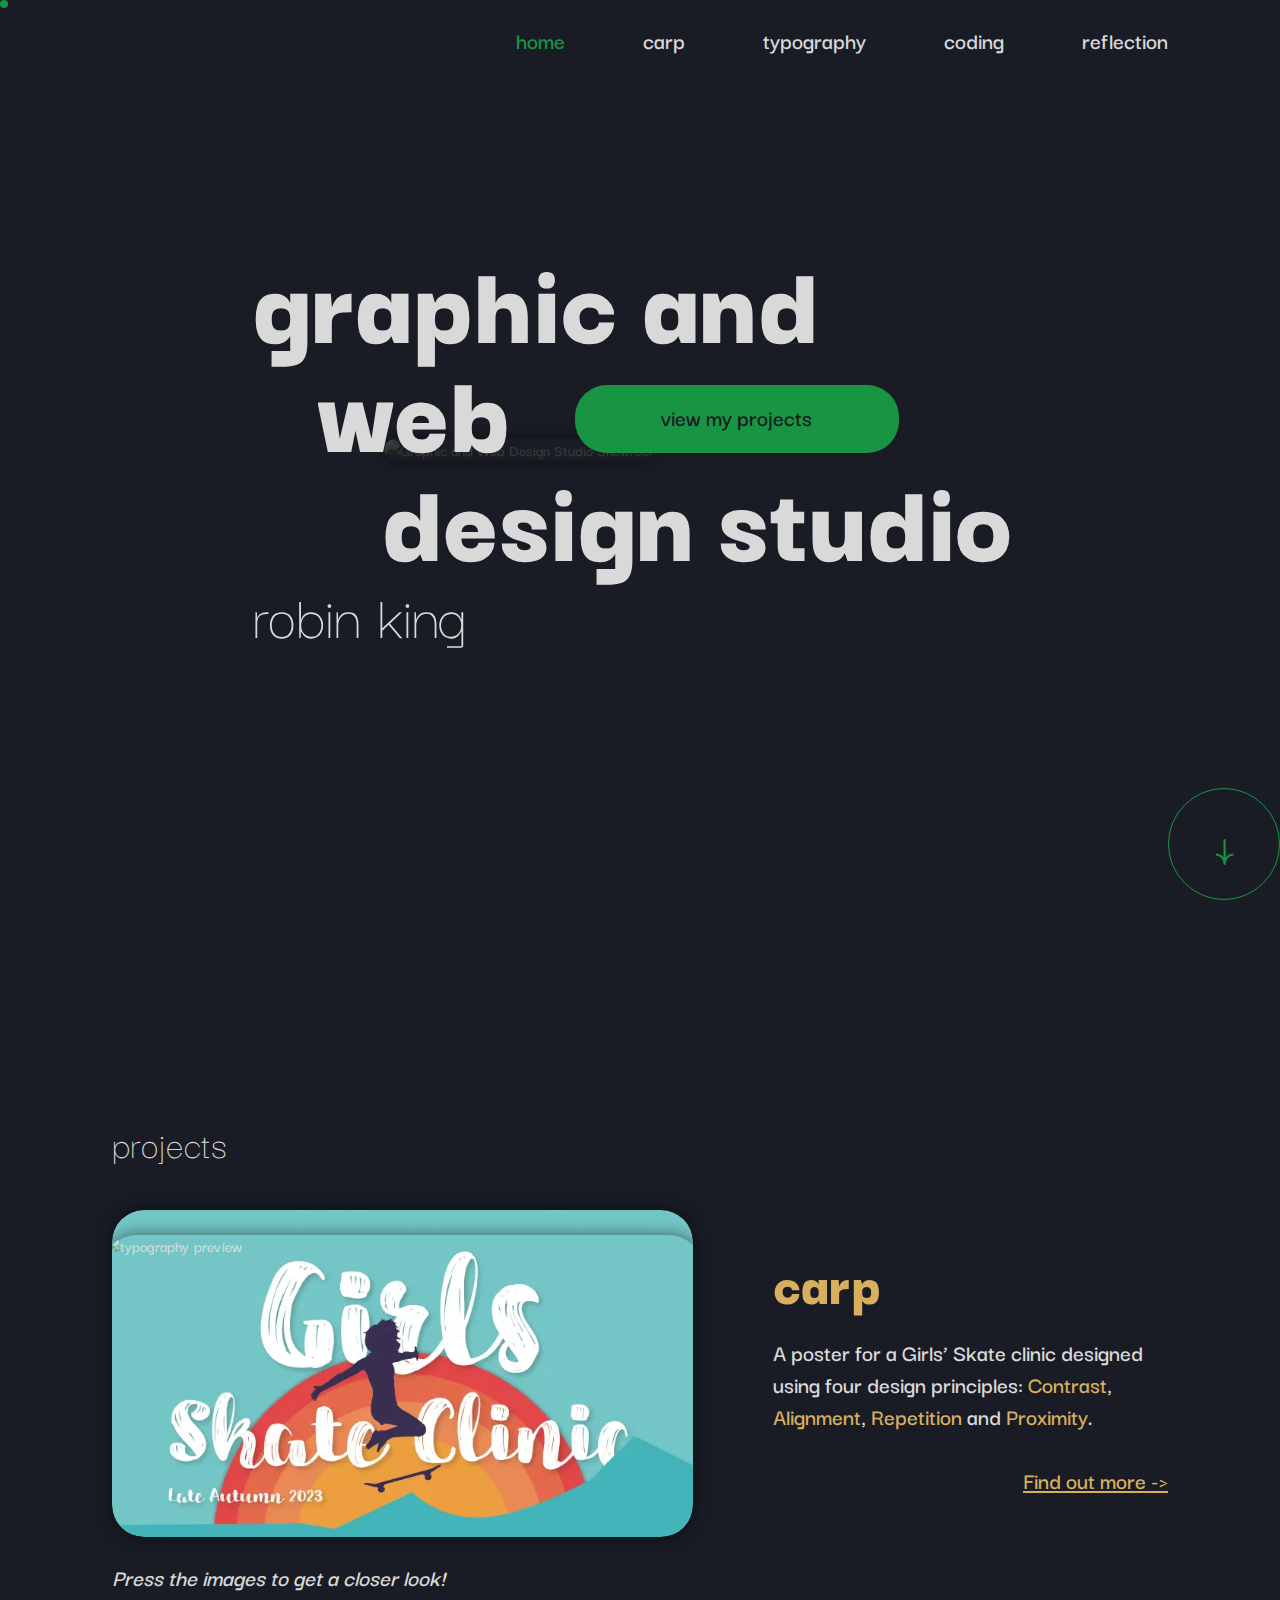
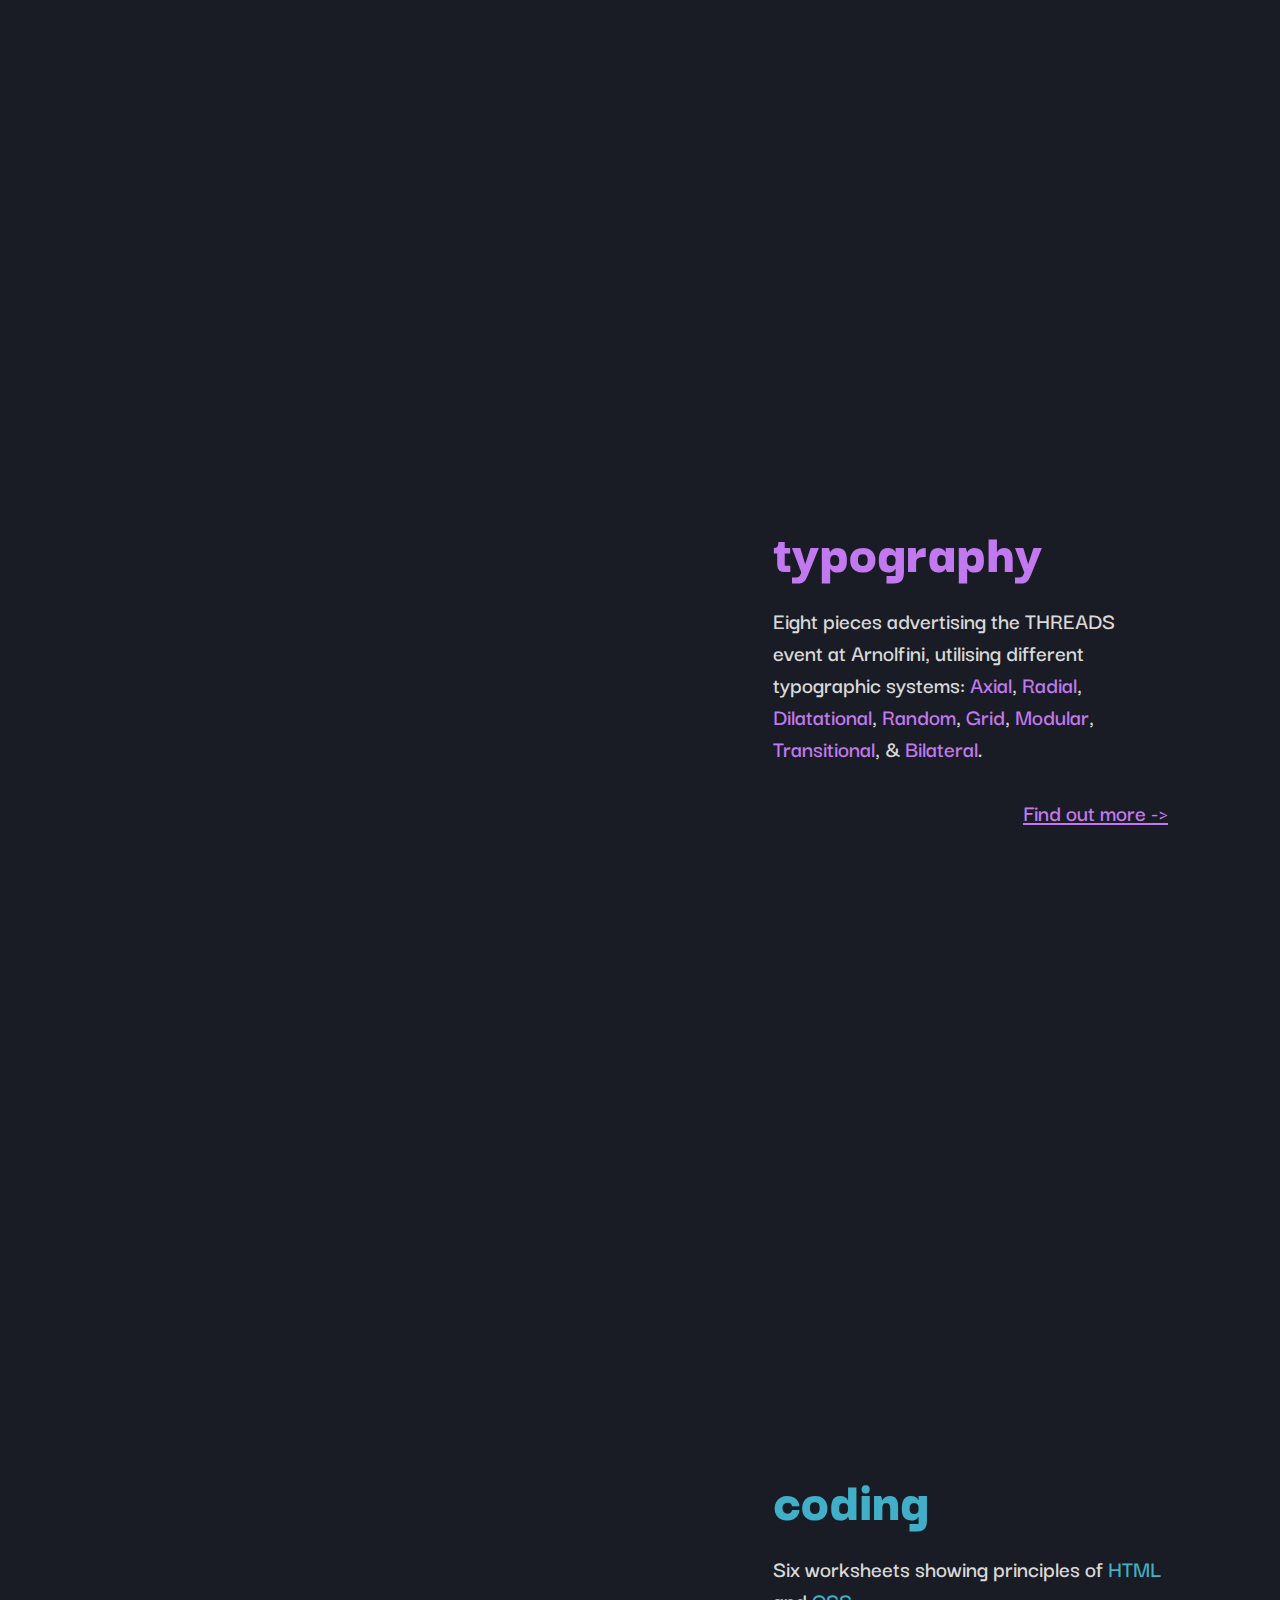
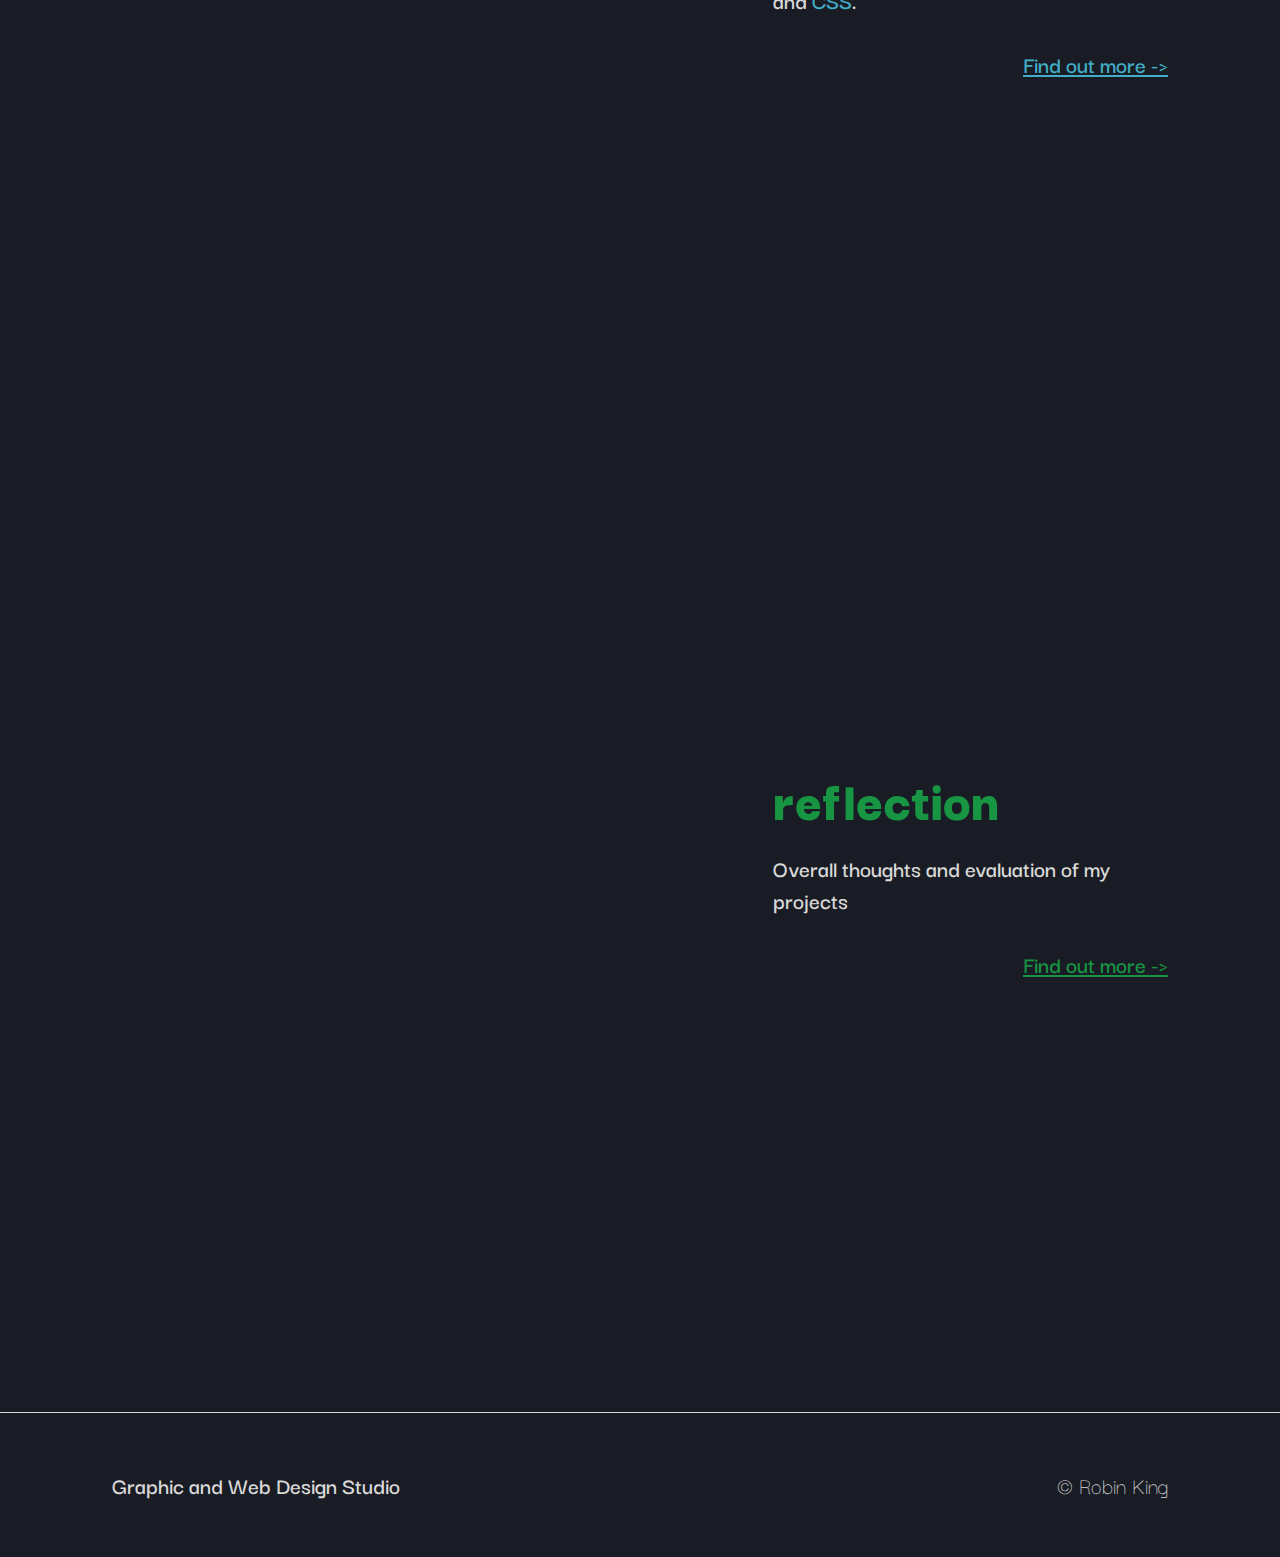
==== index.html @ a0a39e8c "refactor(carp.html-&&-styles.css): refine style of carp" ====
<!DOCTYPE html>
<html lang="en">

<head>
    <meta charset="UTF-8">
    <meta name="viewport" content="width=device-width, initial-scale=1.0">
    <title>Graphic and Web Design Studio</title>

    <link rel="stylesheet" href="styles.css">

    <script defer src="scripts/nav.js"></script>
    <script defer src="https://cdnjs.cloudflare.com/ajax/libs/gsap/3.12.3/gsap.min.js"></script>
    <script defer src="https://cdnjs.cloudflare.com/ajax/libs/gsap/3.12.3/ScrollTrigger.min.js"></script>
    <script defer src="scripts/gallery.js"></script>
    <script defer src="scripts/mouseTrailer.js"></script>
    <script defer src="scripts/lightbox.js"></script>
</head>

<body>
    <dialog class="modal" open="false"></dialog>
    <div id="trailer">view</div>
    <button class="burger" aria-label="open main menu" aria-expanded="false">
        <span class="burger-line"></span>
        <span class="burger-line"></span>
        <span class="burger-line"></span>
    </button>
    <nav>
        <ul>
            <li><a href="#" aria-current="page">home</a></li>
            <li><a href="carp.html">carp</a></li>
            <li><a href="typography.html">typo&shy;graphy</a></li>
            <li><a href="coding.html">coding</a></li>
            <li><a href="reflection.html">reflec&shy;tion</a></li>
        </ul>
    </nav>
    <header id="hero">
        <div class="grid">
            <h1>graphic and web design studio</h1>

            <!-- These are placed in the grid on the desktop site -->
            <!-- aria-label allows screen reader to read whole text if user interacts -->
            <p aria-label="graphic and web design studio">graphic and</p>
            <p aria-label="graphic and web design studio">web</p>
            <p aria-label="graphic and web design studio">design studio</p>


            <p>robin king</p>
            <a href="#projects" class="btn">view my projects</a>
        </div>
        <picture>
            <source srcset="https://placekitten.com/900/900">
            <img src="https://placekitten.com/600/600" alt="Graphic and Web Design Studio Showreel">
        </picture>
        <a href="#projects" class="btn" title="scroll down">&darr;</a>
    </header>
    <main>
        <section id="projects">
            <div class="gallery">
                <div class="gallery-pictures">
                    <h2 class="gallery-heading">projects</h2>
                    <div class="pictures">
                        <h3 class="mobile carp accent">carp</h3>
                        <picture role="button" tabindex="0">
                            <source srcset="assets/img/carp/final.webp">
                            <img aria-label="carp preview"
                                src="assets/img/carp/final.png" alt="carp preview">
                        </picture>
                        <div class="gallery-data mobile">
                            <p>A poster for a Girls’ Skate clinic designed using four design principles: <span
                                    class="carp accent">Contrast</span>,
                                <span class="carp accent">Alignment</span>, <span class="carp accent">Repetition</span> and <span
                                    class="carp accent">Proximity</span>.
                            </p>
                            <p><a href="carp.html" class="carp accent">Find out more -></a></p>
                        </div>
                        <h3 class="mobile typography accent">typography</h3>
                        <picture role="button" tabindex="0">
                            <source srcset="https://placedog.net//900/900">
                            <img class="scrub" aria-label="typography preview"
                                src="https://placedog.net//600/600" alt="typography preview">
                        </picture>
                        <div class="gallery-data mobile">
                            <p>Eight pieces advertising the THREADS event at Arnolfini, utilising different typographic
                                systems: <span class="typography accent">Axial</span>, <span class="typography accent">Radial</span>, <span class="typography accent">Dilatational</span>, <span class="typography accent">Random</span>, <span class="typography accent">Grid</span>, <span class="typography accent">Modular</span>, <span class="typography accent">Transitional</span>, & <span class="typography accent">Bilateral</span>.
                            </p>
                            <p><a href="typography.html" class="typography accent">Find out more -></a></p>
                        </div>
                        <h3 class="mobile coding">coding</h3>
                        <picture role="button" tabindex="0">
                            <source srcset="https://picsum.photos/900/900">
                            <img class="scrub" aria-label="coding preview"
                                src="https://picsum.photos/600/600" alt="coding preview">
                        </picture>
                        <div class="gallery-data mobile">
                            <p>Six worksheets showing principles of <span class="coding accent">HTML</span> and <span class="coding accent">CSS</span>.</p>
                            <p><a href="coding.html" class="coding accent">Find out more -></a></p>
                        </div>
                        <h3 class="mobile accent">reflection</h3>
                        <picture role="button" tabindex="0">
                            <source srcset="https://placebear.com/900/900">
                            <img class="scrub" aria-label="reflection preview"
                                src="https://placebear.com/600/600" alt="reflection preview">
                        </picture>
                        <div class="gallery-data mobile">
                            <p>Overall thoughts and evaluation of my projects</p>
                            <p><a href="reflection.html" class="accent">Find out more -></a></p>
                        </div>
                    </div>
                    <p><em>Press the images to get a closer look!</em></p>
                </div>
                <div class="gallery-description">
                    <div class="gallery-data">
                        <h3 class="carp accent">carp</h3>
                        <p>A poster for a Girls’ Skate clinic designed using four design principles: <span
                                class="carp accent">Contrast</span>,
                            <span class="carp accent">Alignment</span>, <span class="carp accent">Repetition</span> and <span
                                class="carp accent">Proximity</span>.
                        </p>
                        <p><a href="carp.html" class="carp accent">Find out more -></a></p>
                    </div>
                    <div class="gallery-data">
                        <h3 class="typography accent">typography</h3>
                        <p>Eight pieces advertising the THREADS event at Arnolfini, utilising different typographic
                            systems: <span class="typography accent">Axial</span>, <span class="typography accent">Radial</span>, <span class="typography accent">Dilatational</span>, <span class="typography accent">Random</span>, <span class="typography accent">Grid</span>, <span class="typography accent">Modular</span>, <span class="typography accent">Transitional</span>, & <span class="typography accent">Bilateral</span>.</p>
                        <p><a href="typography.html" class="typography accent">Find out more -></a></p>
                    </div>
                    <div class="gallery-data">
                        <h3 class="coding accent">coding</h3>
                        <p>Six worksheets showing principles of <span class="coding accent">HTML</span> and <span class="coding accent">CSS</span>.</p>
                        <p><a href="coding.html" class="coding accent">Find out more -></a></p>
                    </div>
                    <div class="gallery-data">
                        <h3 class="accent">reflection</h3>
                        <p>Overall thoughts and evaluation of my projects</p>
                        <p><a href="reflection.html" class="accent">Find out more -></a></p>
                    </div>
                </div>
            </div>
        </section>
    </main>
    <footer>
        <p>Graphic and Web Design Studio</p>
        <p>&copy; Robin King</p>
    </footer>
</body>

</html>
---- styles.css ----
/* Darker Grotesque font import */
@import url("https://fonts.googleapis.com/css2?family=Darker+Grotesque:wght@300;600;900&display=swap");

/* Declare colour variables */
:root {
  --base: #191c24;
  --accent: #189543;
  --carp: #d8af5e;
  --typography: #c279ef;
  --coding: #41afc7;
  --text: #d9d9d9;
}

* {
  box-sizing: border-box;
}

html {
  scroll-behavior: smooth;
}

body {
  padding: 0;
  margin: 0;

  background-color: var(--base);

  font-family: "Darker Grotesque", Verdana, Arial, sans-serif;
  font-weight: 600;
  color: var(--text);

  /* prevent overflow from the mouse trailer */
  overflow-x: hidden !important;
}

body#carp,
.carp {
  --accent: var(--carp);
}

body#typography,
.typography {
  --accent: var(--typography);
}

body#coding,
.coding {
  --accent: var(--coding);
}

.accent {
  color: var(--accent);
}

h1 {
  margin-block: 0;

  color: var(--accent);
  font-size: clamp(6rem, calc(6rem + ((1vw - 0.32rem) * 3.4483)), 8rem);
  line-height: 1;
}

#typography h1,
#reflection h1 {
  font-size: clamp(3rem, calc(3rem + ((1vw - 0.32rem) * 8.6207)), 8rem);
}

h2 {
  margin-bottom: 0;

  font-size: 2.5rem;
  font-weight: 300;
}

p {
  font-size: 1.5rem;
}

img {
  border-radius: 2rem;

  box-shadow: 0 0 1rem rgba(0, 0, 0, 0.5);

  width: 100%;

  object-fit: cover;
  object-position: 0 0;
}

.thumbnail {
  position: relative;
}

/* style the mouse trailer */
#trailer {
  position: absolute;

  display: flex;
  justify-content: center;
  align-items: center;

  pointer-events: none;

  width: 0.5rem;
  height: 0.5rem;

  border-radius: 0.25rem;

  background-color: var(--accent);
  color: var(--base);

  font-size: 0;
  line-height: 0;

  z-index: 101;

  transition: all 0.75s, transform 0.15s, font-size 0.25s;
}

#trailer.expanded {
  width: 5rem;
  height: 5rem;

  font-size: 1.25rem;

  border-radius: 2.5rem;
}

a {
  color: var(--text);
  transition: all 0.5s;
}

a:hover {
  filter: drop-shadow(0 0 0.5rem var(--accent));
}

/* pad common areas of website */
section,
nav,
body > header,
footer {
  padding-inline: 7rem;
  width: 100%;
}

header {
  padding-top: 7rem;
}

section {
  padding-top: 1rem;
}

/* basic button styling */
button,
a.btn {
  display: flex;
  justify-content: center;
  align-items: center;

  border: 0;

  background-color: var(--accent);
  color: var(--base);
  text-decoration: none;

  transition: all 0.5s;
}

*[role="button"],
button,
a.btn {
  cursor: pointer;
}

button:hover,
a.btn:hover {
  filter: brightness(200%);
}

/* lightbox image modal styling */
.modal {
  position: fixed;

  top: 0;

  width: 100vw;
  height: 100vh;

  z-index: 100;

  display: none;
  justify-content: center;
  align-items: center;

  background-color: rgba(0, 0, 0, 0.75);

  backdrop-filter: blur(0.5rem);
  -webkit-backdrop-filter: blur(0.5rem);
}

.modal[open="true"] {
  display: flex;
  flex-direction: column;
}

.modal img {
  height: 80vh;
  width: auto;
}

.modal p {
  margin-block: 0.5rem;

  color: var(--accent);
}

/* desktop navbar */
.burger {
  display: none;
}

nav {
  position: fixed;
  top: 0;
  z-index: 3;

  display: flex;
  justify-content: end;

  background-color: var(--base);

  font-size: 1.5rem;
}

nav > ul {
  display: flex;

  list-style-type: none;
}

nav li {
  margin-left: 3.25em;
}

nav li a {
  text-decoration: none;
}

nav li a:visited {
  color: var(--text);
}

nav li a[aria-current="page"] {
  color: var(--accent);
}

nav li a[aria-current="page"]:hover {
  filter: none;
}

/* footer styling */
footer {
  border-top: 1px var(--text) solid;

  display: flex;
  justify-content: space-between;
  align-items: center;

  margin-top: 7rem;
  padding-block: 2rem;

  height: auto;
}

footer p:last-of-type {
  font-weight: 300;
}

/* homepage styling */

/* header */
header#hero {
  position: relative;

  padding-top: 0;

  display: flex;
  flex-direction: column;

  justify-content: center;
  align-items: center;

  height: 100svh;
  height: 100vh;
}

/* The h1 is hidden from the viewer, but included for the screen-reader in the desktop view */
header#hero h1 {
  font-size: 0;
}

/* header text is placed in a grid */
header#hero .grid {
  display: grid;

  grid-template-columns: repeat(12, 1fr);
  grid-template-rows: repeat(4, auto);
}

header#hero .grid p {
  margin: 0;
  grid-column: 1 / span 12;
  grid-row: 4;

  font-size: 4rem;
  font-weight: 300;
}

header#hero .grid a.btn {
  grid-column: 6 / span 5;
  grid-row: 2;
  align-self: end;

  border-radius: 2rem;

  padding: 1rem 2rem 1.25rem 2rem;
  margin-bottom: 0.5rem;

  font-size: 1.5rem;
  font-weight: 600;
}

header#hero .grid p[aria-label="graphic and web design studio"] {
  display: block;

  font-size: clamp(6.5rem, calc(6.5rem + ((1vw - 0.64rem) * 5.7692)), 8rem);
  font-weight: 900;
  line-height: 92.2%;
}

header#hero .grid p[aria-label="graphic and web design studio"]:nth-of-type(1) {
  grid-column: 1 / span 12;
  grid-row: 1;
}

header#hero .grid p[aria-label="graphic and web design studio"]:nth-of-type(2) {
  grid-column: 2 / span 3;
  grid-row: 2;
}

header#hero .grid p[aria-label="graphic and web design studio"]:nth-of-type(3) {
  grid-column: 3 / span 12;
  grid-row: 3;
}

/* position the hero image */
header#hero picture {
  display: block;

  position: absolute;

  z-index: -1;

  width: 40%;
  max-width: 35rem;
}

header#hero picture img {
  border-radius: 2rem;

  filter: brightness(25%);
}

/* scroll down button */
a.btn[title="scroll down"] {
  position: absolute;

  bottom: 0;
  right: 0;

  width: 7rem;
  height: 7rem;

  border: 0.1rem var(--accent) solid;
  border-radius: 3.5rem;

  background-color: transparent;
  color: var(--accent);

  font-size: 5rem;
  font-weight: 300;
}

a.btn[title="scroll down"]:hover {
  background-color: var(--accent);
  color: var(--base);

  transform: scale(1.5);
}

/* projects section styling */
#projects {
  padding-top: 0;
}

#projects .gallery {
  display: flex;
}

#projects .gallery-description {
  padding-left: 5rem;
  width: 45%;
}

#projects .gallery-data {
  display: flex;
  flex-direction: column;
  justify-content: center;

  height: 100vh;
}

#projects .gallery-heading {
  margin-bottom: 2.5rem;
}

/* hide the mobile descriptions */
#projects .mobile {
  display: none;
  height: 0;
}

/* style projects text */
#projects h3 {
  margin-top: 5rem;
  margin-bottom: 1.5rem;
  font-weight: 900;
  font-size: clamp(3rem, calc(3rem + ((1vw - 0.64rem) * 3.8462)), 4rem);
  line-height: 50%;
}

#projects .gallery-data p {
  margin-block: 1rem;

  font-weight: 600;
  font-size: 1.5rem;
}

#projects .gallery-data p:last-of-type {
  align-self: flex-end;
}

#projects .gallery-pictures {
  display: flex;
  flex-direction: column;
  justify-content: center;
  height: 100vh;
  width: 55%;
}

/* style projects images */
#projects .gallery-pictures .pictures {
  aspect-ratio: 16 / 9;
  position: relative;

  border-radius: 2rem;

  overflow: hidden;

  width: 100%;

  box-shadow: 0 0 1rem rgba(0, 0, 0, 0.5);
}

#projects .gallery .pictures img {
  position: absolute;

  height: 100%;
}

/* carp page styling */
.showcase > div {
  display: flex;

  margin-bottom: 3rem;
}

.showcase div:nth-child(even) picture {
  order: 2;
}

.showcase picture {
  width: 55%;
}

.showcase div .data {
  flex-direction: column;

  padding-left: 3rem;

  width: 45%;
}

.showcase div .data:nth-child(odd) {
  padding-left: 0;
  padding-right: 3rem;
}

/* for larger screens */
@media only screen and (min-width: 90em) {
  /* max size of content is 90rem with 7rem padding-inline */
  section,
  nav,
  body > header,
  footer {
    padding-inline: calc((100vw - 90rem + 7rem) / 2);
    width: 100%;
  }

  /* scroll down button */
  a.btn[title="scroll down"] {
    right: calc((100vw - 90rem + 7rem) / 2);
  }
}

/* For the mobile site */
@media only screen and (max-width: 64em) {
  section,
  nav,
  body > header,
  footer {
    padding-inline: 3rem;
  }

  #trailer {
    display: none;
  }

  /* mobile navbar */
  .burger {
    position: fixed;
    top: 1rem;
    right: 1rem;

    z-index: 5;

    display: flex;
    flex-direction: column;
    justify-content: center;
    align-items: center;

    width: 3rem;
    height: 3rem;

    border-radius: 1.5rem;
  }

  .burger .burger-line {
    display: block;

    height: 0.25rem;
    width: 75%;

    border-radius: 0.125rem;

    margin-top: 0.25rem;

    background-color: var(--base);
  }

  .burger .burger-line:first-of-type {
    margin-top: 0;
  }

  nav {
    position: fixed;
    left: 101%;

    width: 100vw;
    height: 100vh;

    visibility: hidden;

    flex-direction: column;
    justify-content: center;
    align-items: start;

    background-color: var(--accent);

    padding: 0;

    transition: all 0.5s;
  }

  nav.open {
    visibility: initial;

    left: 0;
  }

  nav > ul {
    display: flex;
    flex-direction: column;

    margin: 0;
    padding: 0;

    list-style-type: none;
  }

  nav li {
    margin-left: 0;
  }

  nav li a {
    color: var(--base);
    font-weight: 900;
    font-size: 6rem;

    line-height: 80%;

    text-transform: uppercase;
    word-wrap: break-word;
  }

  nav li a:visited {
    color: var(--base);
  }

  nav li a:hover {
    color: var(--text);
  }

  nav li a[aria-current="page"] {
    color: var(--text);
  }

  /* footer styling */
  footer {
    flex-direction: column;
    justify-content: center;
    align-items: center;
  }

  footer p {
    margin: 0;
  }

  /* homepage styling */

  /* grid is changed to flexbox */
  header#hero .grid {
    position: relative;

    display: flex;
    flex-direction: column;
    justify-content: center;

    margin-inline: auto;
    padding: 0.5rem 3rem;

    height: 60%;
  }

  /* h1 is made visible */
  header#hero h1 {
    margin: 0;

    color: var(--text);
    line-height: 1;

    font-size: clamp(2rem, calc(2rem + ((1vw - 0.32rem) * 15.625)), 7rem);
    font-weight: 900;
  }

  header#hero .grid p {
    font-size: clamp(1.5rem, calc(1.5rem + ((1vw - 0.32rem) * 7.8125)), 4rem);
  }

  /* grid text is hidden */
  header#hero .grid p[aria-label="graphic and web design studio"] {
    display: none;
  }

  header#hero .grid a.btn {
    position: absolute;
    bottom: 2rem;

    align-self: center;

    padding-block: 0.25rem 0.5rem;

    height: auto;
    width: auto;

    font-size: 1.25rem;
  }

  header#hero picture {
    padding: inherit;

    width: 100%;
    height: 60%;
  }

  header#hero picture img {
    height: 100%;
  }

  /* projects section */
  #projects .gallery-data,
  #projects .gallery-description {
    display: none;
  }

  /* show the mobile descriptions */
  #projects .mobile {
    height: auto;
  }

  #projects .gallery-data.mobile {
    display: flex;
    margin-bottom: 2rem;
  }

  /* show the mobile headings */
  #projects h3.mobile {
    display: initial;

    font-size: clamp(3rem, calc(3rem + ((1vw - 0.32rem) * 3.125)), 4rem);
  }

  #projects .gallery-heading {
    margin-bottom: 2rem;
  }

  #projects .gallery-pictures {
    display: flex;
    flex-direction: column;
    justify-content: center;
    width: auto;
    height: auto;
  }

  #projects .gallery-pictures .pictures {
    overflow: initial;

    box-shadow: none;
  }

  #projects .gallery .pictures img {
    position: static;

    margin-top: 2rem;

    aspect-ratio: 16 / 9;

    height: auto;
  }

  /* carp page styling */
  .showcase > div {
    flex-direction: column;
  }

  .showcase div:nth-child(even) picture {
    order: initial;
  }

  .showcase picture {
    width: 100%;
  }

  .showcase div .data {
    padding: 0;

    width: 100%;
  }
}
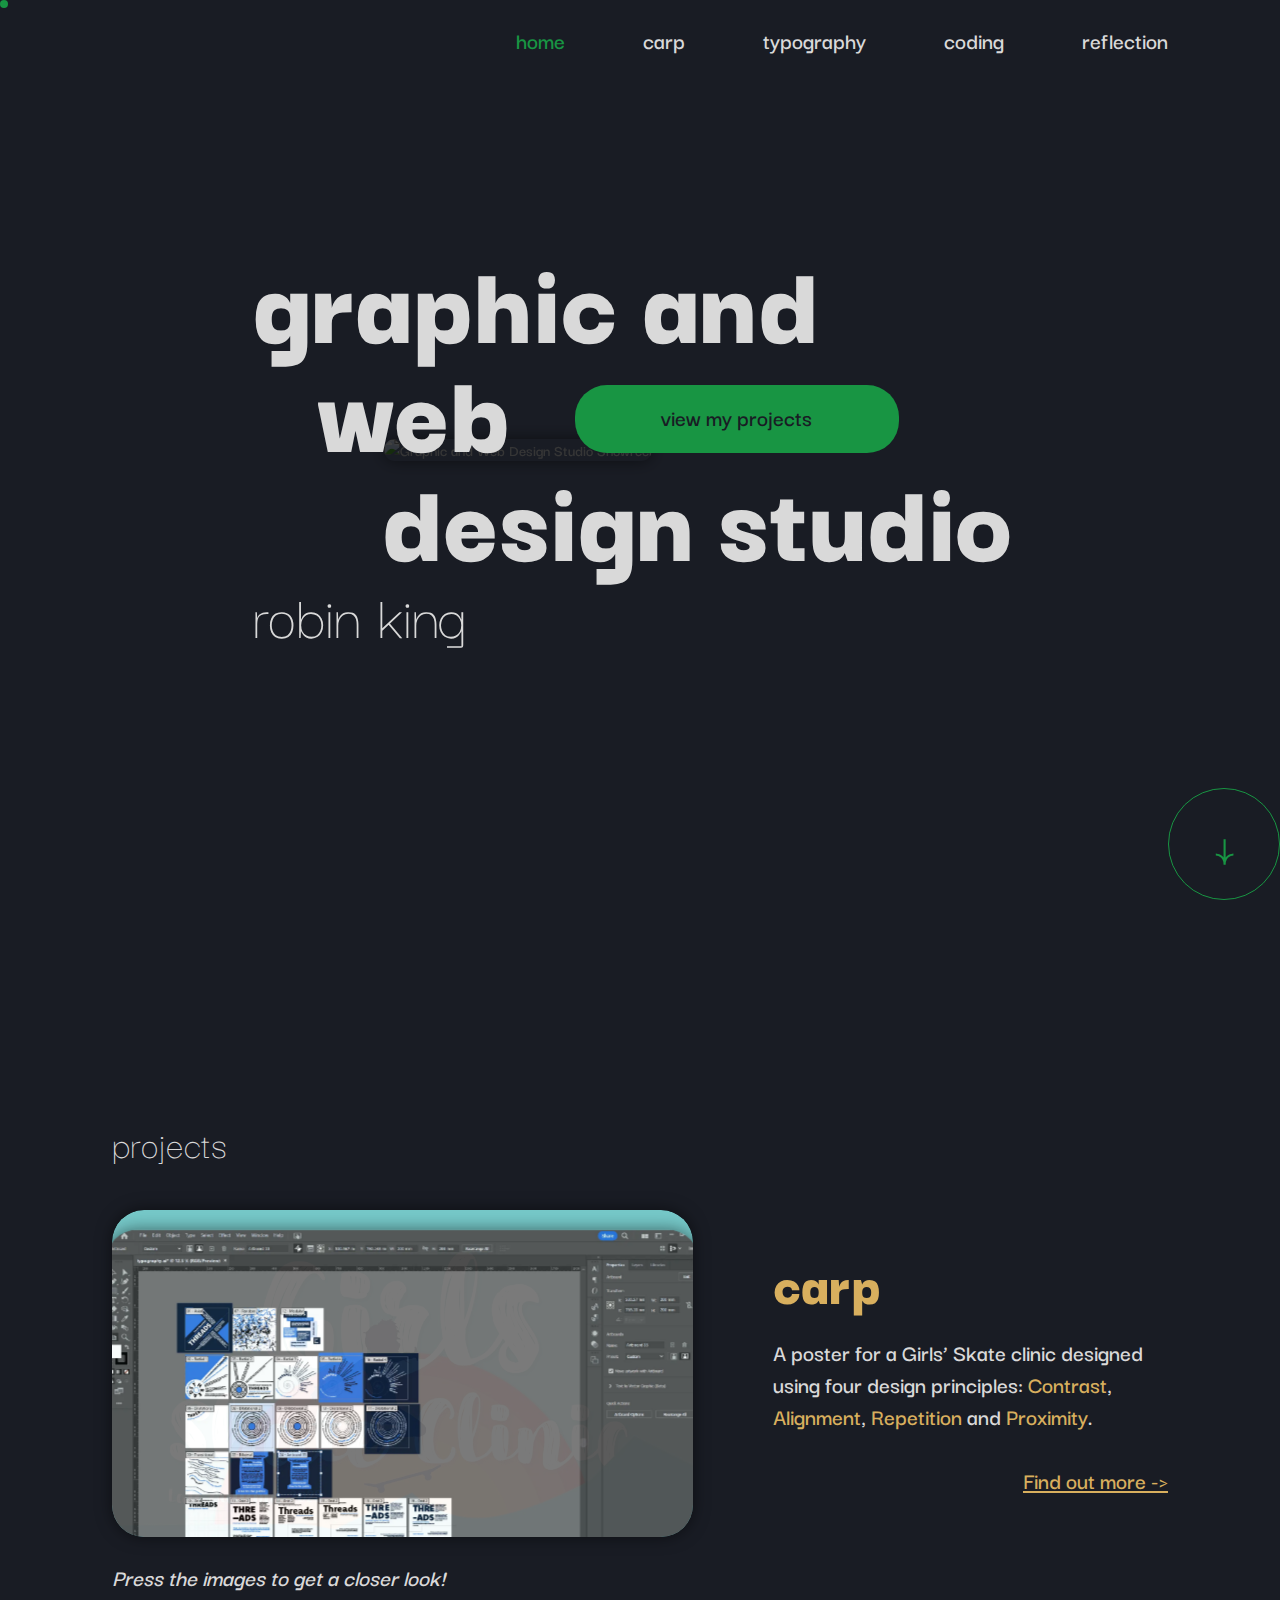
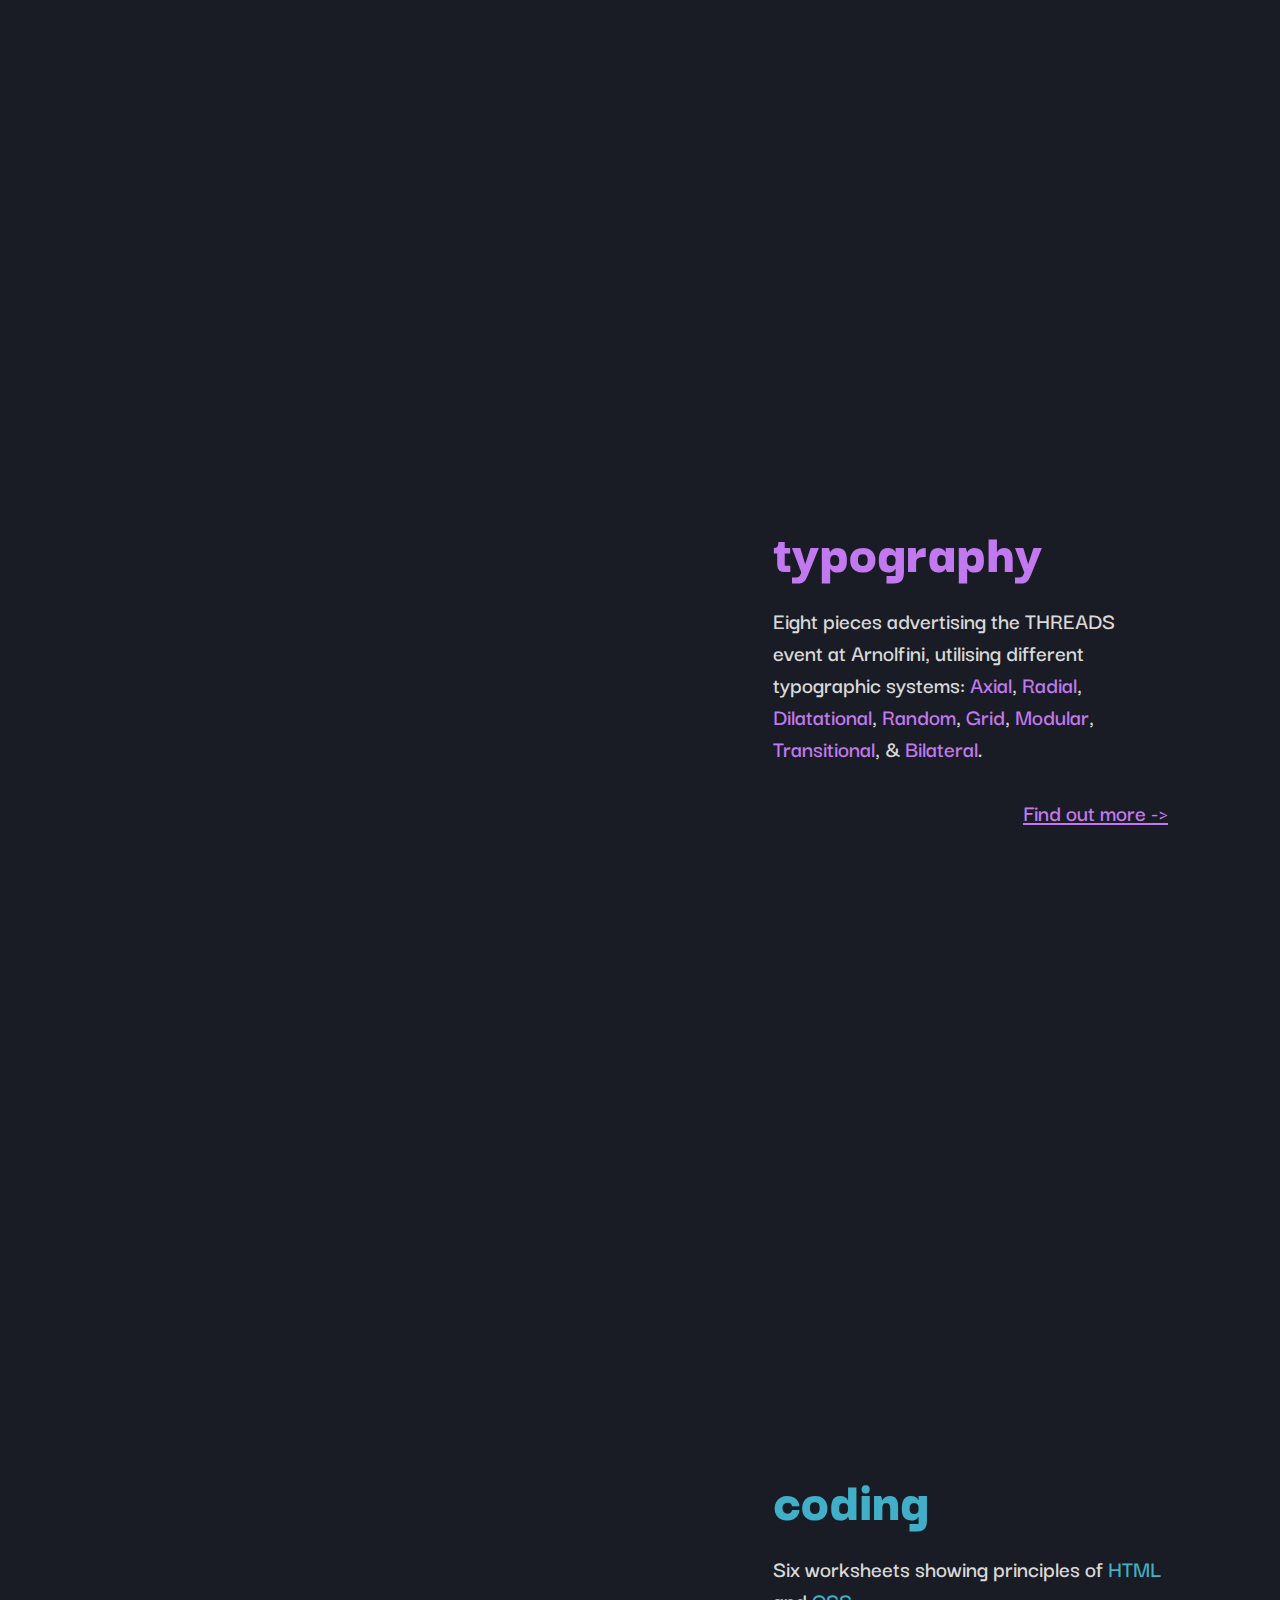
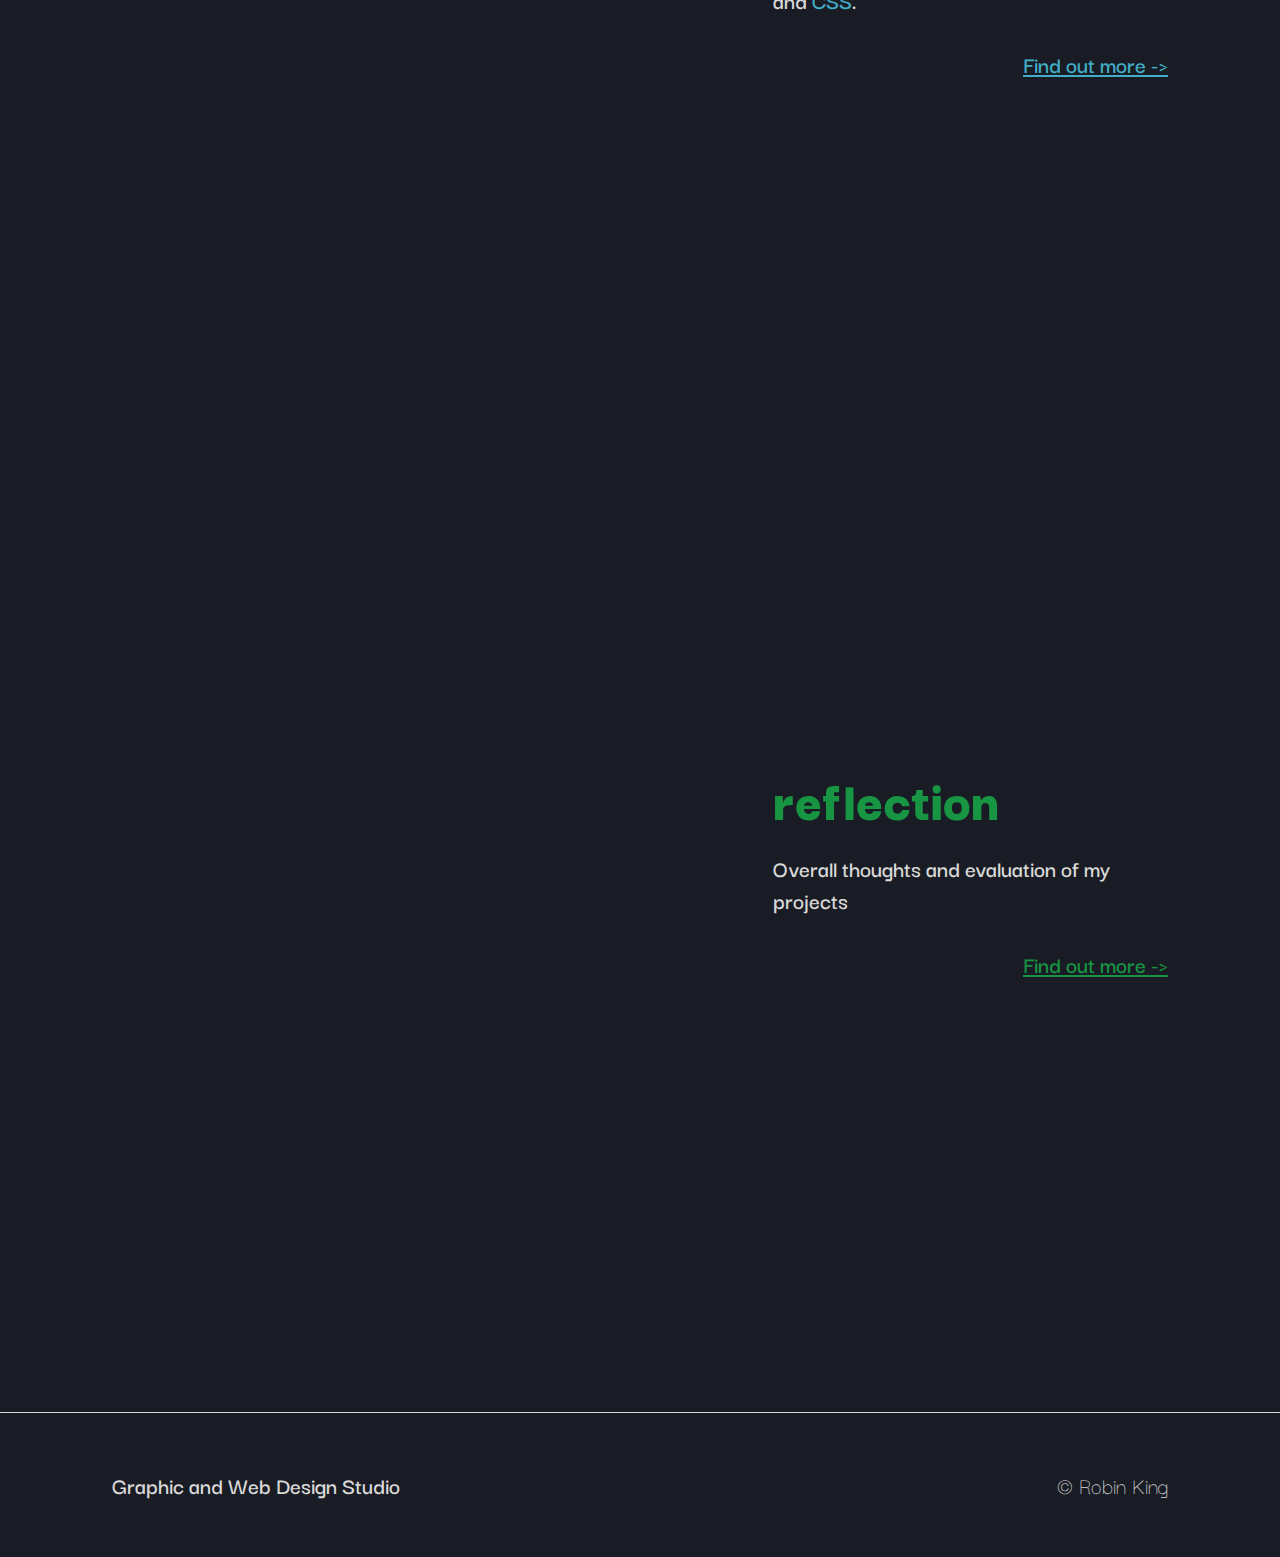
==== commit e8209231: "feat(scripts/timeline.js-&&-carp.html): create timeline animation" ====
--- a/index.html
+++ b/index.html
@@ -34,7 +34,7 @@
         </ul>
     </nav>
     <header id="hero">
-        <div class="grid">
+        <div class="text-grid">
             <h1>graphic and web design studio</h1>
 
             <!-- These are placed in the grid on the desktop site -->
@@ -60,46 +60,53 @@
                     <h2 class="gallery-heading">projects</h2>
                     <div class="pictures">
                         <h3 class="mobile carp accent">carp</h3>
-                        <picture role="button" tabindex="0">
+                        <picture role="button" tabindex="0" aria-label="carp preview">
                             <source srcset="assets/img/carp/final.webp">
-                            <img aria-label="carp preview"
-                                src="assets/img/carp/final.png" alt="carp preview">
+                            <img src="assets/img/carp/final.png" alt="carp preview">
                         </picture>
                         <div class="gallery-data mobile">
                             <p>A poster for a Girls’ Skate clinic designed using four design principles: <span
                                     class="carp accent">Contrast</span>,
-                                <span class="carp accent">Alignment</span>, <span class="carp accent">Repetition</span> and <span
-                                    class="carp accent">Proximity</span>.
+                                <span class="carp accent">Alignment</span>, <span class="carp accent">Repetition</span>
+                                and <span class="carp accent">Proximity</span>.
                             </p>
                             <p><a href="carp.html" class="carp accent">Find out more -></a></p>
                         </div>
                         <h3 class="mobile typography accent">typography</h3>
-                        <picture role="button" tabindex="0">
-                            <source srcset="https://placedog.net//900/900">
-                            <img class="scrub" aria-label="typography preview"
-                                src="https://placedog.net//600/600" alt="typography preview">
+                        <picture role="button" tabindex="0" aria-label="typography preview">
+                            <source srcset="assets/img/typography/illustrator.webp">
+                            <img class="scrub" src="assets/img/typography/illustrator.png"
+                                alt="typography preview">
                         </picture>
                         <div class="gallery-data mobile">
                             <p>Eight pieces advertising the THREADS event at Arnolfini, utilising different typographic
-                                systems: <span class="typography accent">Axial</span>, <span class="typography accent">Radial</span>, <span class="typography accent">Dilatational</span>, <span class="typography accent">Random</span>, <span class="typography accent">Grid</span>, <span class="typography accent">Modular</span>, <span class="typography accent">Transitional</span>, & <span class="typography accent">Bilateral</span>.
+                                systems: <span class="typography accent">Axial</span>, <span
+                                    class="typography accent">Radial</span>, <span
+                                    class="typography accent">Dilatational</span>, <span
+                                    class="typography accent">Random</span>, <span
+                                    class="typography accent">Grid</span>, <span
+                                    class="typography accent">Modular</span>, <span
+                                    class="typography accent">Transitional</span>, & <span
+                                    class="typography accent">Bilateral</span>.
                             </p>
                             <p><a href="typography.html" class="typography accent">Find out more -></a></p>
                         </div>
                         <h3 class="mobile coding">coding</h3>
-                        <picture role="button" tabindex="0">
+                        <picture role="button" tabindex="0" aria-label="coding preview">
                             <source srcset="https://picsum.photos/900/900">
-                            <img class="scrub" aria-label="coding preview"
-                                src="https://picsum.photos/600/600" alt="coding preview">
+                            <img class="scrub" src="https://picsum.photos/600/600"
+                                alt="coding preview">
                         </picture>
                         <div class="gallery-data mobile">
-                            <p>Six worksheets showing principles of <span class="coding accent">HTML</span> and <span class="coding accent">CSS</span>.</p>
+                            <p>Six worksheets showing principles of <span class="coding accent">HTML</span> and <span
+                                    class="coding accent">CSS</span>.</p>
                             <p><a href="coding.html" class="coding accent">Find out more -></a></p>
                         </div>
                         <h3 class="mobile accent">reflection</h3>
-                        <picture role="button" tabindex="0">
+                        <picture role="button" tabindex="0" aria-label="reflection preview">
                             <source srcset="https://placebear.com/900/900">
-                            <img class="scrub" aria-label="reflection preview"
-                                src="https://placebear.com/600/600" alt="reflection preview">
+                            <img class="scrub" src="https://placebear.com/600/600"
+                                alt="reflection preview">
                         </picture>
                         <div class="gallery-data mobile">
                             <p>Overall thoughts and evaluation of my projects</p>
@@ -113,20 +120,27 @@
                         <h3 class="carp accent">carp</h3>
                         <p>A poster for a Girls’ Skate clinic designed using four design principles: <span
                                 class="carp accent">Contrast</span>,
-                            <span class="carp accent">Alignment</span>, <span class="carp accent">Repetition</span> and <span
-                                class="carp accent">Proximity</span>.
+                            <span class="carp accent">Alignment</span>, <span class="carp accent">Repetition</span> and
+                            <span class="carp accent">Proximity</span>.
                         </p>
                         <p><a href="carp.html" class="carp accent">Find out more -></a></p>
                     </div>
                     <div class="gallery-data">
                         <h3 class="typography accent">typography</h3>
                         <p>Eight pieces advertising the THREADS event at Arnolfini, utilising different typographic
-                            systems: <span class="typography accent">Axial</span>, <span class="typography accent">Radial</span>, <span class="typography accent">Dilatational</span>, <span class="typography accent">Random</span>, <span class="typography accent">Grid</span>, <span class="typography accent">Modular</span>, <span class="typography accent">Transitional</span>, & <span class="typography accent">Bilateral</span>.</p>
+                            systems: <span class="typography accent">Axial</span>, <span
+                                class="typography accent">Radial</span>, <span
+                                class="typography accent">Dilatational</span>, <span
+                                class="typography accent">Random</span>, <span class="typography accent">Grid</span>,
+                            <span class="typography accent">Modular</span>, <span
+                                class="typography accent">Transitional</span>, & <span
+                                class="typography accent">Bilateral</span>.</p>
                         <p><a href="typography.html" class="typography accent">Find out more -></a></p>
                     </div>
                     <div class="gallery-data">
                         <h3 class="coding accent">coding</h3>
-                        <p>Six worksheets showing principles of <span class="coding accent">HTML</span> and <span class="coding accent">CSS</span>.</p>
+                        <p>Six worksheets showing principles of <span class="coding accent">HTML</span> and <span
+                                class="coding accent">CSS</span>.</p>
                         <p><a href="coding.html" class="coding accent">Find out more -></a></p>
                     </div>
                     <div class="gallery-data">
--- a/styles.css
+++ b/styles.css
@@ -302,14 +302,14 @@
 }
 
 /* header text is placed in a grid */
-header#hero .grid {
+header#hero .text-grid {
   display: grid;
 
   grid-template-columns: repeat(12, 1fr);
   grid-template-rows: repeat(4, auto);
 }
 
-header#hero .grid p {
+header#hero .text-grid p {
   margin: 0;
   grid-column: 1 / span 12;
   grid-row: 4;
@@ -318,7 +318,7 @@
   font-weight: 300;
 }
 
-header#hero .grid a.btn {
+header#hero .text-grid a.btn {
   grid-column: 6 / span 5;
   grid-row: 2;
   align-self: end;
@@ -332,7 +332,7 @@
   font-weight: 600;
 }
 
-header#hero .grid p[aria-label="graphic and web design studio"] {
+header#hero .text-grid p[aria-label="graphic and web design studio"] {
   display: block;
 
   font-size: clamp(6.5rem, calc(6.5rem + ((1vw - 0.64rem) * 5.7692)), 8rem);
@@ -340,17 +340,17 @@
   line-height: 92.2%;
 }
 
-header#hero .grid p[aria-label="graphic and web design studio"]:nth-of-type(1) {
+header#hero .text-grid p[aria-label="graphic and web design studio"]:nth-of-type(1) {
   grid-column: 1 / span 12;
   grid-row: 1;
 }
 
-header#hero .grid p[aria-label="graphic and web design studio"]:nth-of-type(2) {
+header#hero .text-grid p[aria-label="graphic and web design studio"]:nth-of-type(2) {
   grid-column: 2 / span 3;
   grid-row: 2;
 }
 
-header#hero .grid p[aria-label="graphic and web design studio"]:nth-of-type(3) {
+header#hero .text-grid p[aria-label="graphic and web design studio"]:nth-of-type(3) {
   grid-column: 3 / span 12;
   grid-row: 3;
 }
@@ -481,21 +481,21 @@
 }
 
 /* carp page styling */
-.showcase > div {
+.timeline > div {
   display: flex;
 
   margin-bottom: 3rem;
 }
 
-.showcase div:nth-child(even) picture {
+.timeline div:nth-child(even) picture {
   order: 2;
 }
 
-.showcase picture {
+.timeline picture {
   width: 55%;
 }
 
-.showcase div .data {
+.timeline div .data {
   flex-direction: column;
 
   padding-left: 3rem;
@@ -503,10 +503,38 @@
   width: 45%;
 }
 
-.showcase div .data:nth-child(odd) {
+.timeline div .data:nth-child(odd) {
   padding-left: 0;
   padding-right: 3rem;
 }
+
+/* typography page styling */
+
+.grid {
+  display: grid;
+  grid-template-columns: repeat(auto-fill, minmax(20rem, 1fr));
+  grid-gap: 2rem;
+
+  margin-bottom: 2rem;
+
+  width: 100%;
+}
+
+.grid div {
+  display: flex;
+  flex-direction: column;
+}
+
+.grid div picture {
+  aspect-ratio: 1 / 1;
+
+  margin-top: 1rem;
+}
+
+.grid div picture img {
+  height: 100%;
+}
+
 
 /* for larger screens */
 @media only screen and (min-width: 90em) {
@@ -651,7 +679,7 @@
   /* homepage styling */
 
   /* grid is changed to flexbox */
-  header#hero .grid {
+  header#hero .text-grid {
     position: relative;
 
     display: flex;
@@ -675,16 +703,16 @@
     font-weight: 900;
   }
 
-  header#hero .grid p {
+  header#hero .text-grid p {
     font-size: clamp(1.5rem, calc(1.5rem + ((1vw - 0.32rem) * 7.8125)), 4rem);
   }
 
   /* grid text is hidden */
-  header#hero .grid p[aria-label="graphic and web design studio"] {
+  header#hero .text-grid p[aria-label="graphic and web design studio"] {
     display: none;
   }
 
-  header#hero .grid a.btn {
+  header#hero .text-grid a.btn {
     position: absolute;
     bottom: 2rem;
 
@@ -761,19 +789,19 @@
   }
 
   /* carp page styling */
-  .showcase > div {
+  .timeline > div {
     flex-direction: column;
   }
 
-  .showcase div:nth-child(even) picture {
+  .timeline div:nth-child(even) picture {
     order: initial;
   }
 
-  .showcase picture {
+  .timeline picture {
     width: 100%;
   }
 
-  .showcase div .data {
+  .timeline div .data {
     padding: 0;
 
     width: 100%;
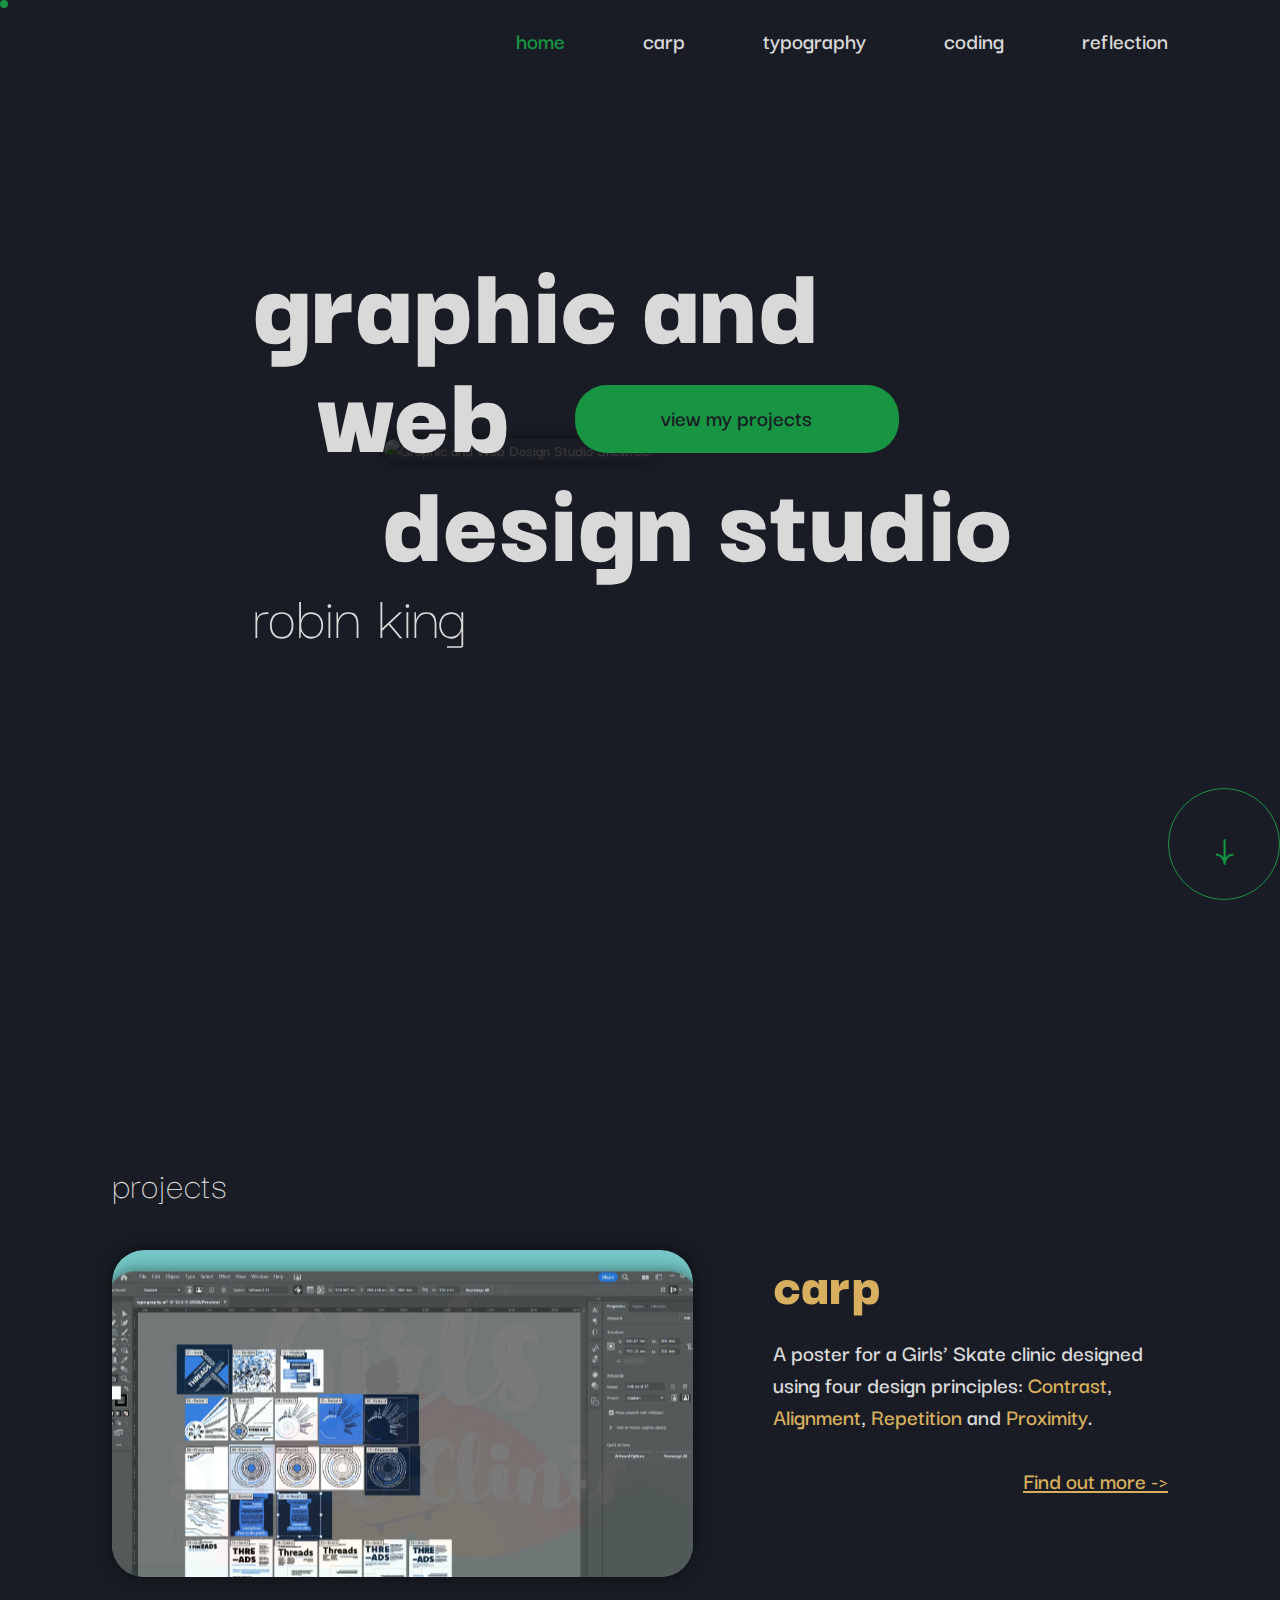
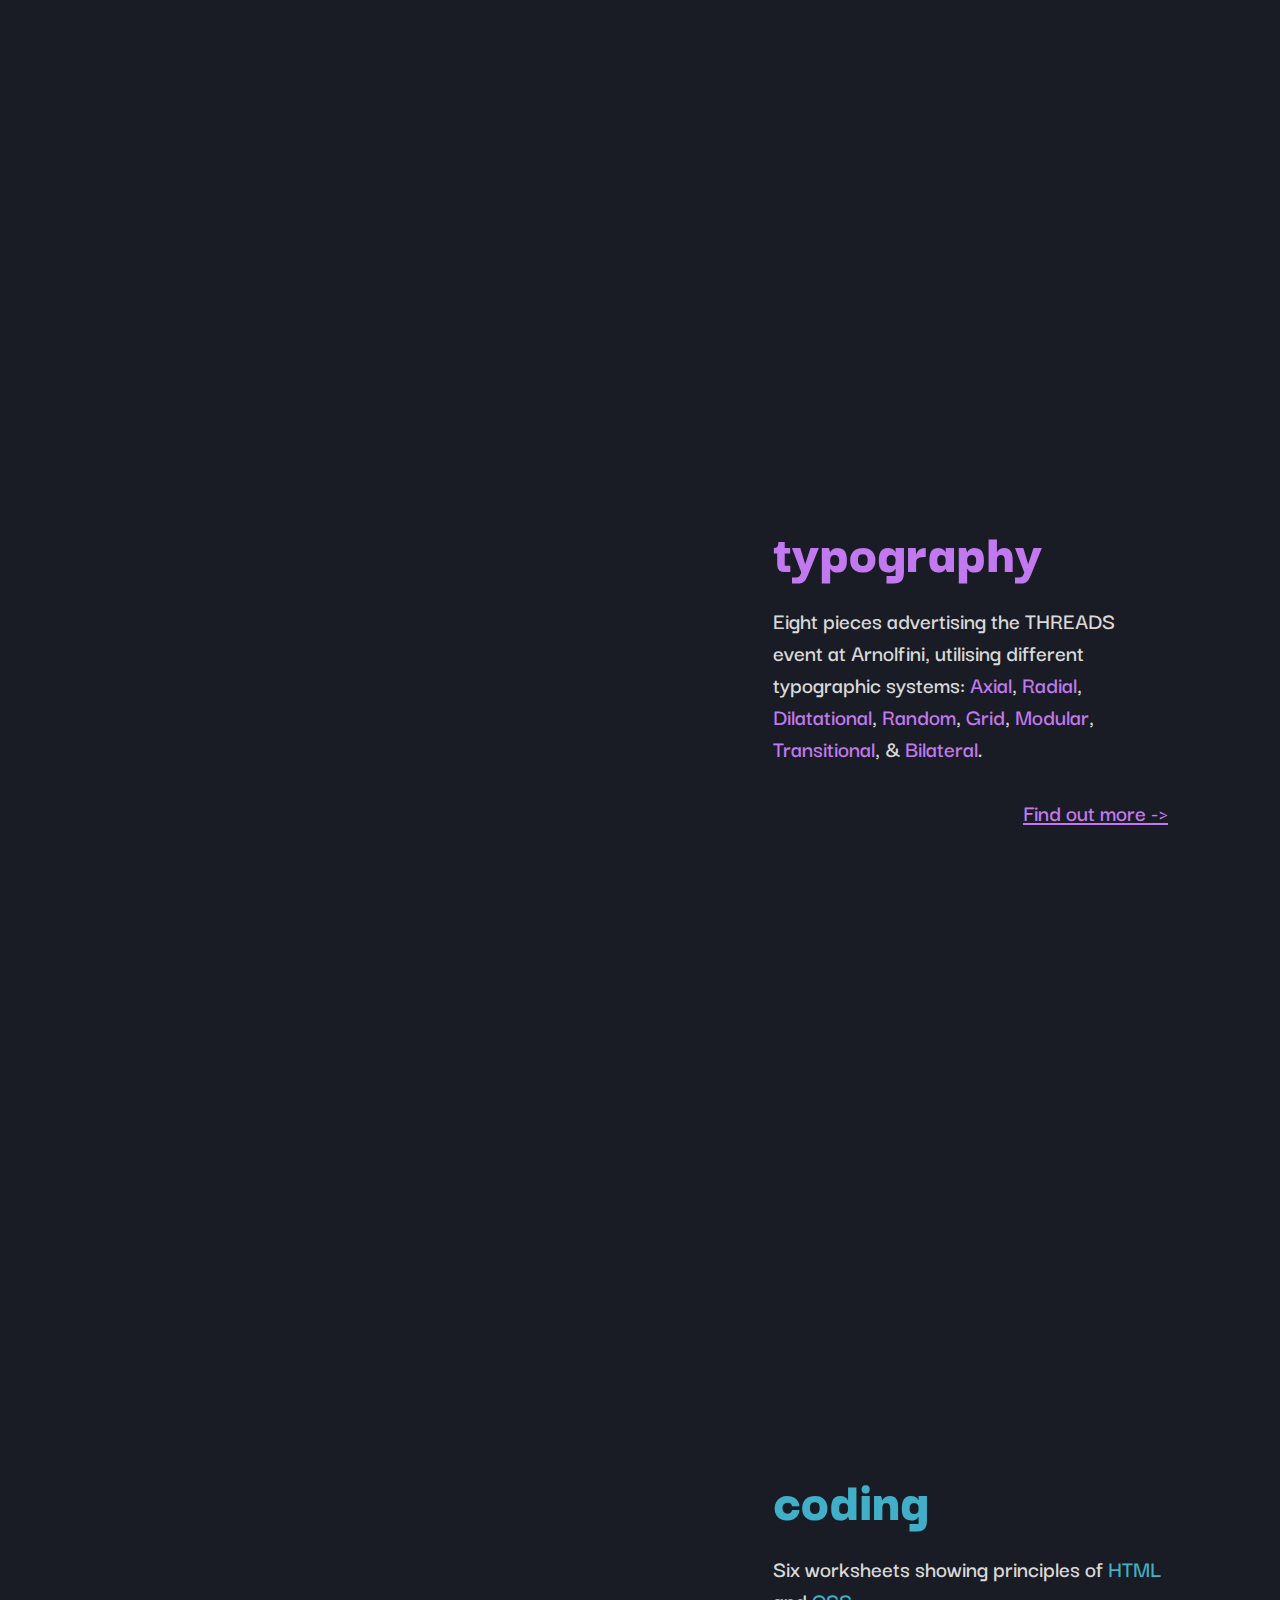
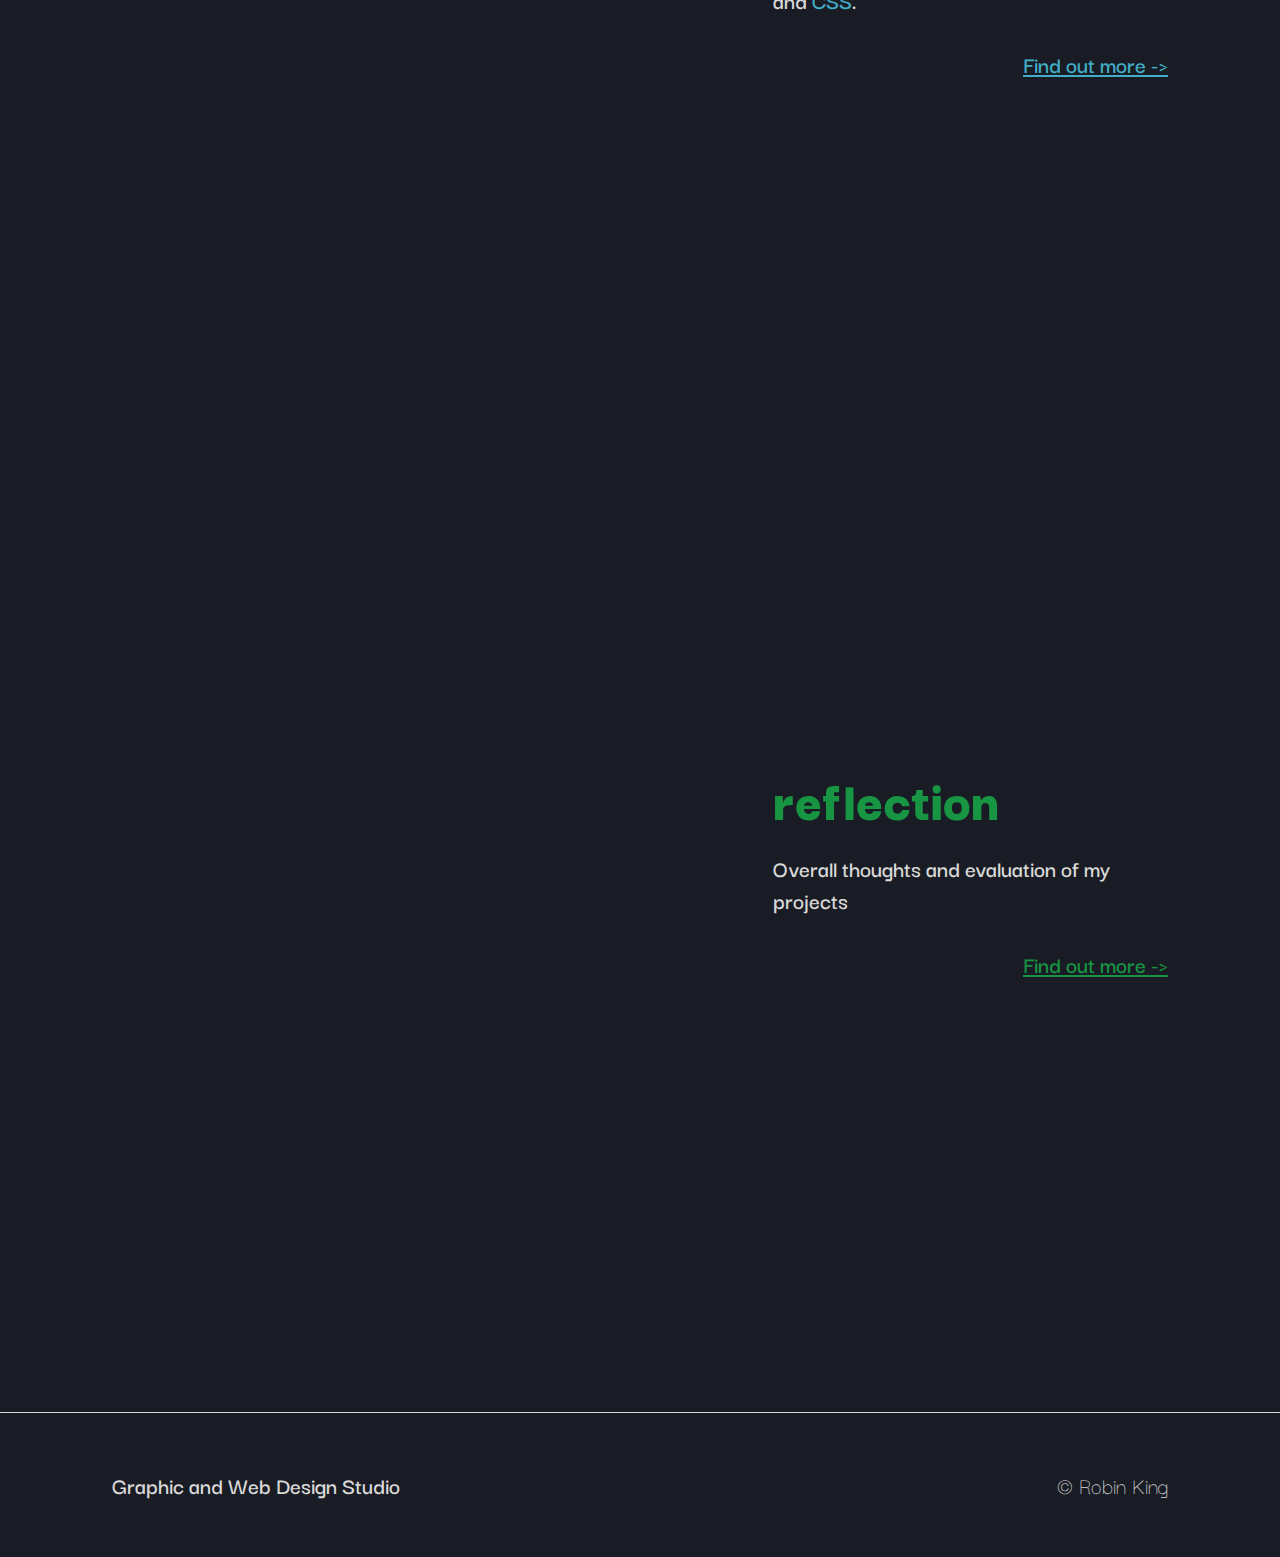
==== commit 4e3c0ead: "fix(scripts/mouseTrailer.js): fix trailer on scroll" ====
--- a/index.html
+++ b/index.html
@@ -17,13 +17,19 @@
 </head>
 
 <body>
+    <!-- this is the lightbox which appears when an image is clicked -->
     <dialog class="modal" open="false"></dialog>
+
+    <!-- this is the trailer which follows the mouse -->
     <div id="trailer">view</div>
+
+    <!-- this draws the hamburger menu on mobile -->
     <button class="burger" aria-label="open main menu" aria-expanded="false">
         <span class="burger-line"></span>
         <span class="burger-line"></span>
         <span class="burger-line"></span>
     </button>
+
     <nav>
         <ul>
             <li><a href="#" aria-current="page">home</a></li>
@@ -35,6 +41,7 @@
     </nav>
     <header id="hero">
         <div class="text-grid">
+            <!-- h1 is hidden on the desktop site, however, can still be targeted by screen readers -->
             <h1>graphic and web design studio</h1>
 
             <!-- These are placed in the grid on the desktop site -->
@@ -56,11 +63,16 @@
     <main>
         <section id="projects">
             <div class="gallery">
+                <!-- gallery pictures -->
                 <div class="gallery-pictures">
                     <h2 class="gallery-heading">projects</h2>
                     <div class="pictures">
+                        <!-- elements with the "mobile" class are hidden on the desktop -->
                         <h3 class="mobile carp accent">carp</h3>
+
+                        <!-- pictures which open the lightbox have the button role, so screen reader users know they can interact with them -->
                         <picture role="button" tabindex="0" aria-label="carp preview">
+                            <!-- the browser will serve the smaller webp files if they are compatible -->
                             <source srcset="assets/img/carp/final.webp">
                             <img src="assets/img/carp/final.png" alt="carp preview">
                         </picture>
@@ -113,8 +125,9 @@
                             <p><a href="reflection.html" class="accent">Find out more -></a></p>
                         </div>
                     </div>
-                    <p><em>Press the images to get a closer look!</em></p>
                 </div>
+
+                <!-- descriptions for each gallery picture, hidden on mobile -->
                 <div class="gallery-description">
                     <div class="gallery-data">
                         <h3 class="carp accent">carp</h3>
--- a/styles.css
+++ b/styles.css
@@ -93,12 +93,16 @@
 
 /* style the mouse trailer */
 #trailer {
-  position: absolute;
+  position: fixed;
+
+  top: 0;
+  left: 0;
 
   display: flex;
   justify-content: center;
   align-items: center;
 
+  /* this makes it so you can click content underneath the trailer */
   pointer-events: none;
 
   width: 0.5rem;
@@ -114,7 +118,13 @@
 
   z-index: 101;
 
+  opacity: 0;
+
   transition: all 0.75s, transform 0.15s, font-size 0.25s;
+}
+
+body:hover #trailer {
+  opacity: 1;
 }
 
 #trailer.expanded {
@@ -206,8 +216,10 @@
 }
 
 .modal img {
-  height: 80vh;
+  height: auto;
+  max-height: 80vh;
   width: auto;
+  max-width: 80vw;
 }
 
 .modal p {
@@ -340,17 +352,23 @@
   line-height: 92.2%;
 }
 
-header#hero .text-grid p[aria-label="graphic and web design studio"]:nth-of-type(1) {
+header#hero
+  .text-grid
+  p[aria-label="graphic and web design studio"]:nth-of-type(1) {
   grid-column: 1 / span 12;
   grid-row: 1;
 }
 
-header#hero .text-grid p[aria-label="graphic and web design studio"]:nth-of-type(2) {
+header#hero
+  .text-grid
+  p[aria-label="graphic and web design studio"]:nth-of-type(2) {
   grid-column: 2 / span 3;
   grid-row: 2;
 }
 
-header#hero .text-grid p[aria-label="graphic and web design studio"]:nth-of-type(3) {
+header#hero
+  .text-grid
+  p[aria-label="graphic and web design studio"]:nth-of-type(3) {
   grid-column: 3 / span 12;
   grid-row: 3;
 }
@@ -534,7 +552,6 @@
 .grid div picture img {
   height: 100%;
 }
-
 
 /* for larger screens */
 @media only screen and (min-width: 90em) {
@@ -798,7 +815,9 @@
   }
 
   .timeline picture {
-    width: 100%;
+    margin-inline: auto;
+
+    width: 90%;
   }
 
   .timeline div .data {
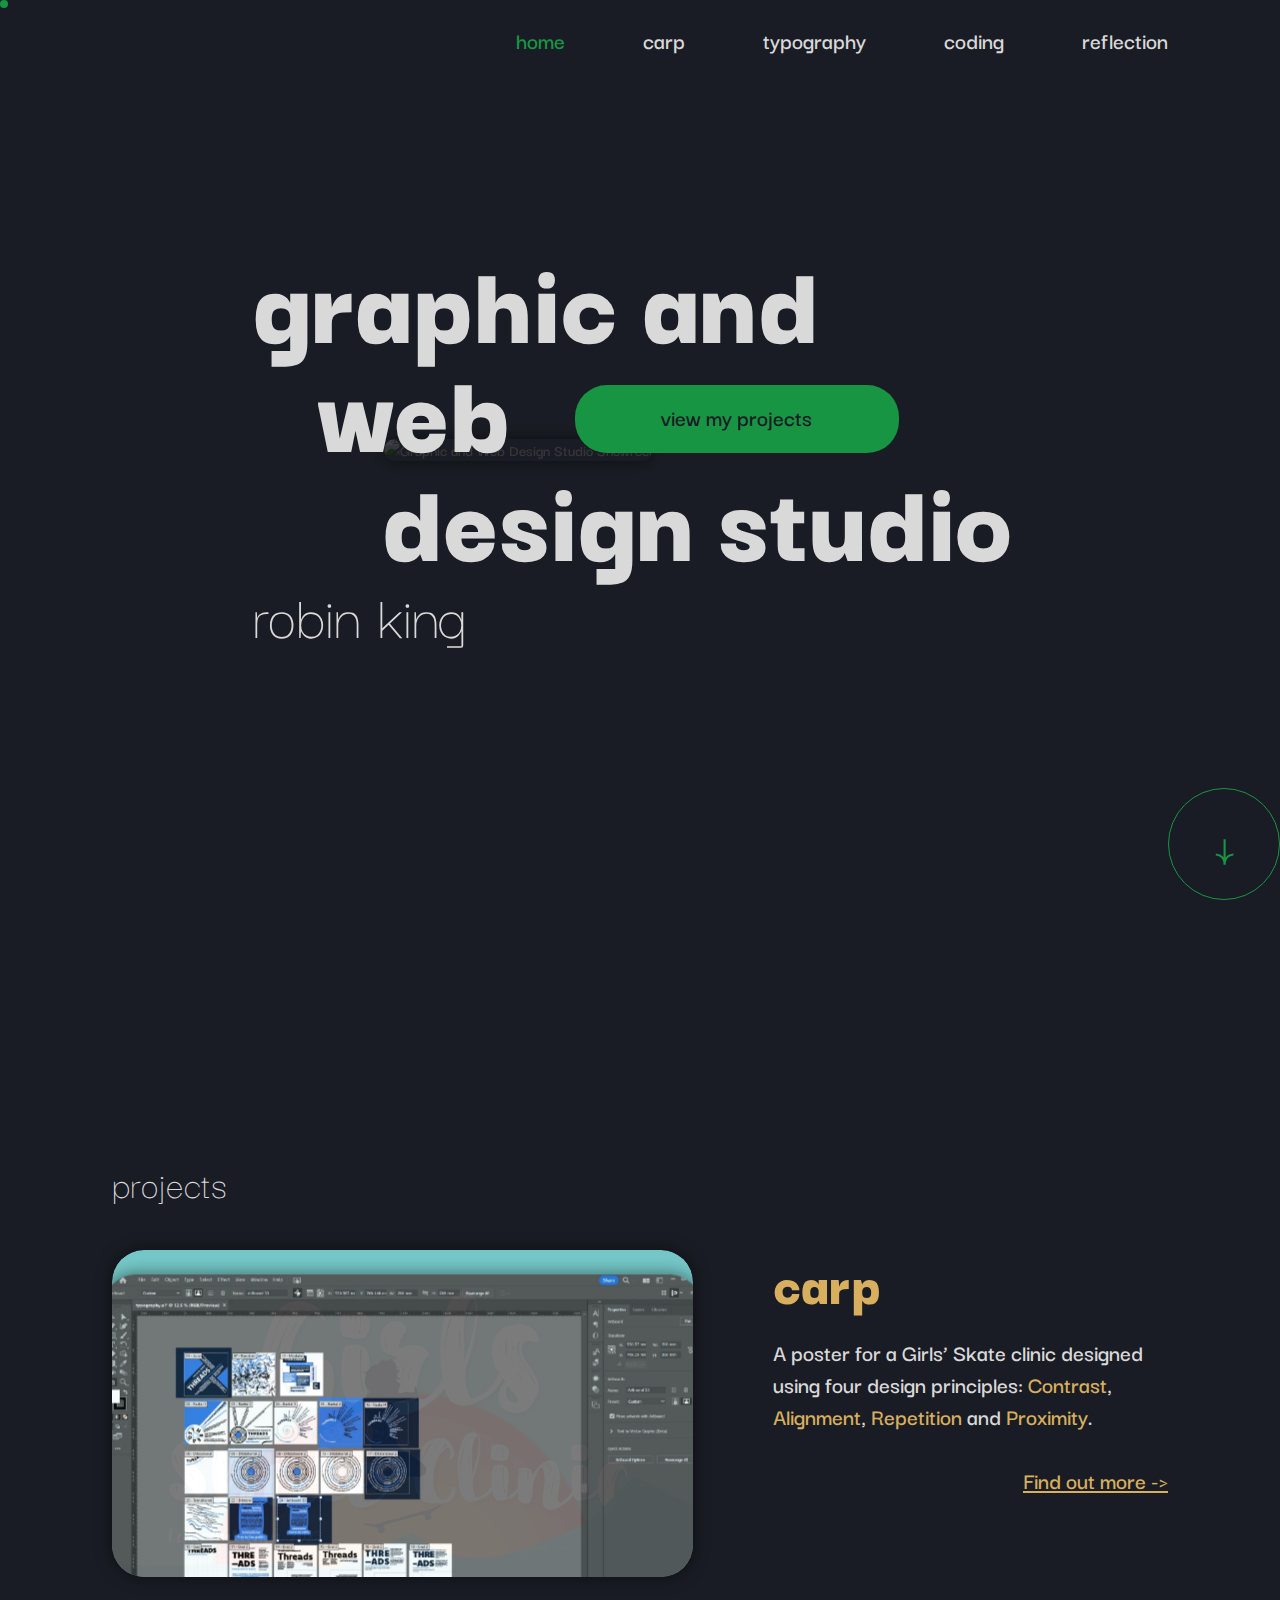
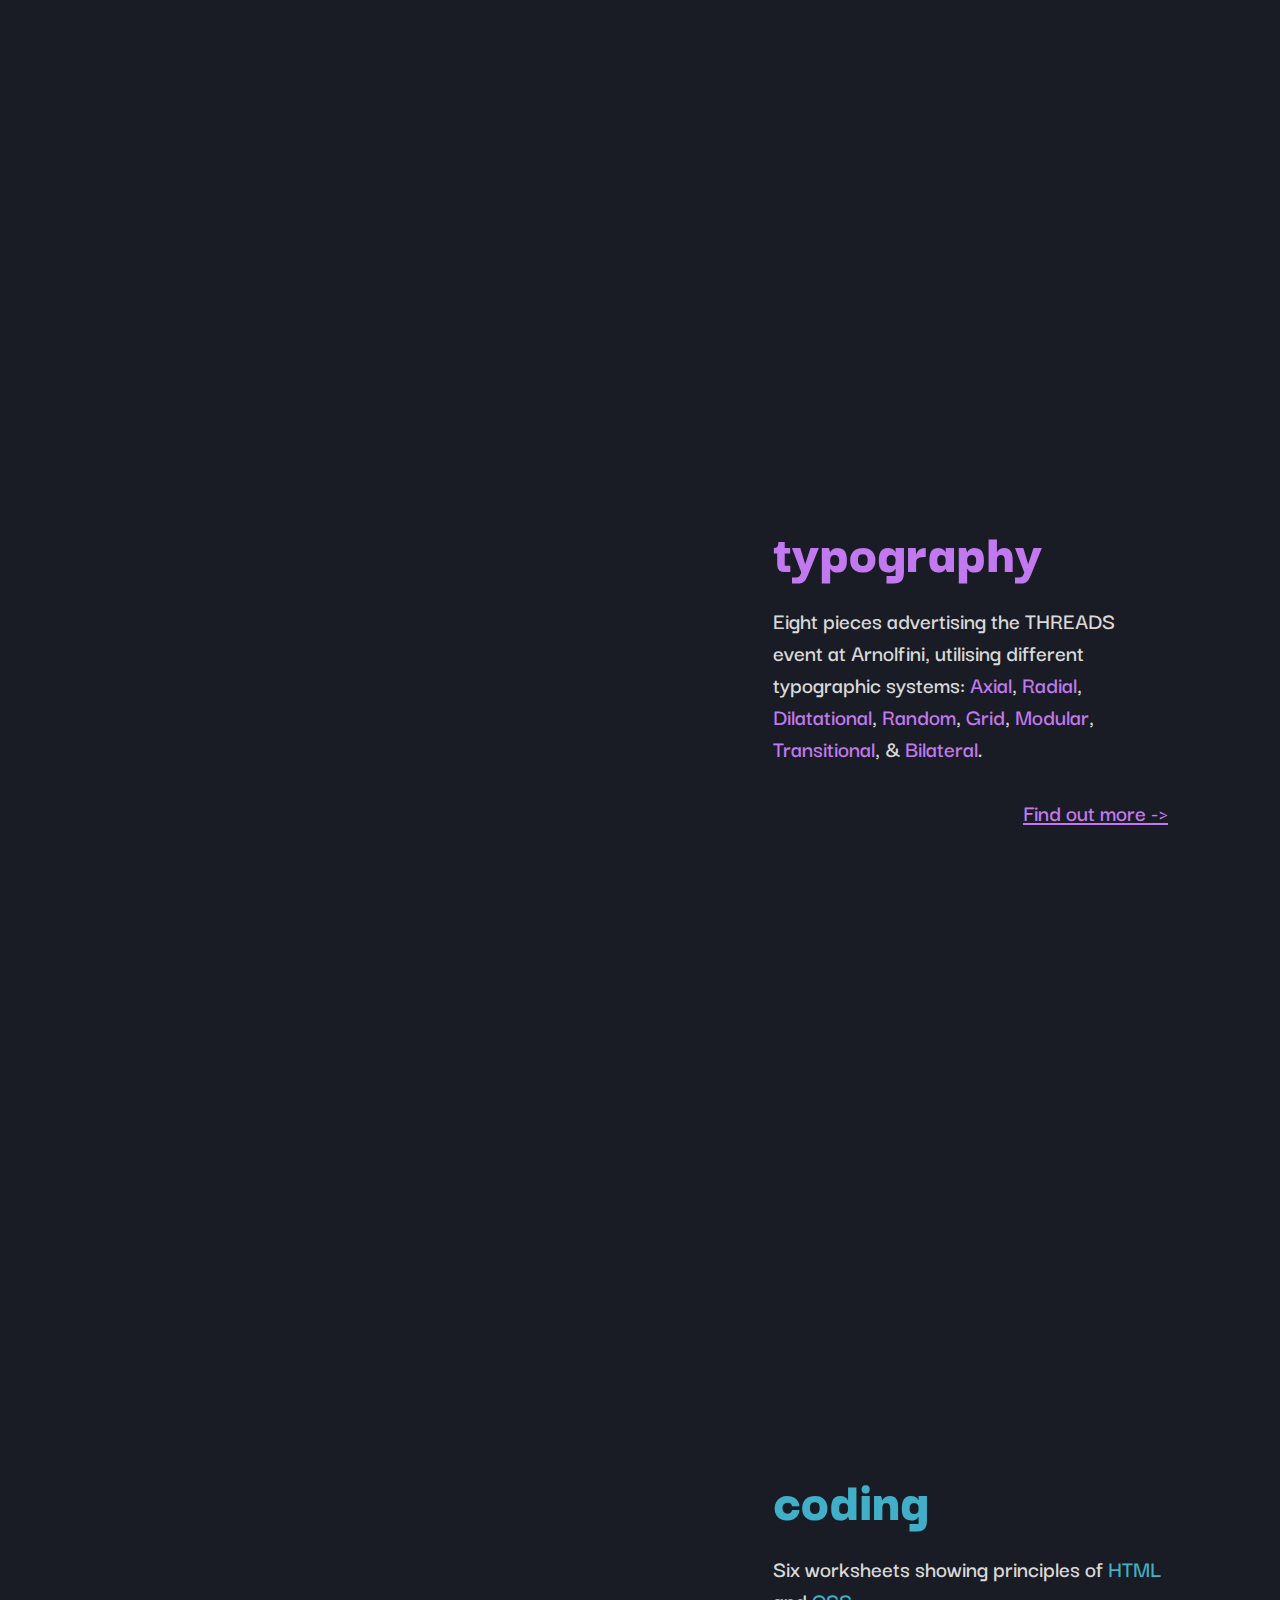
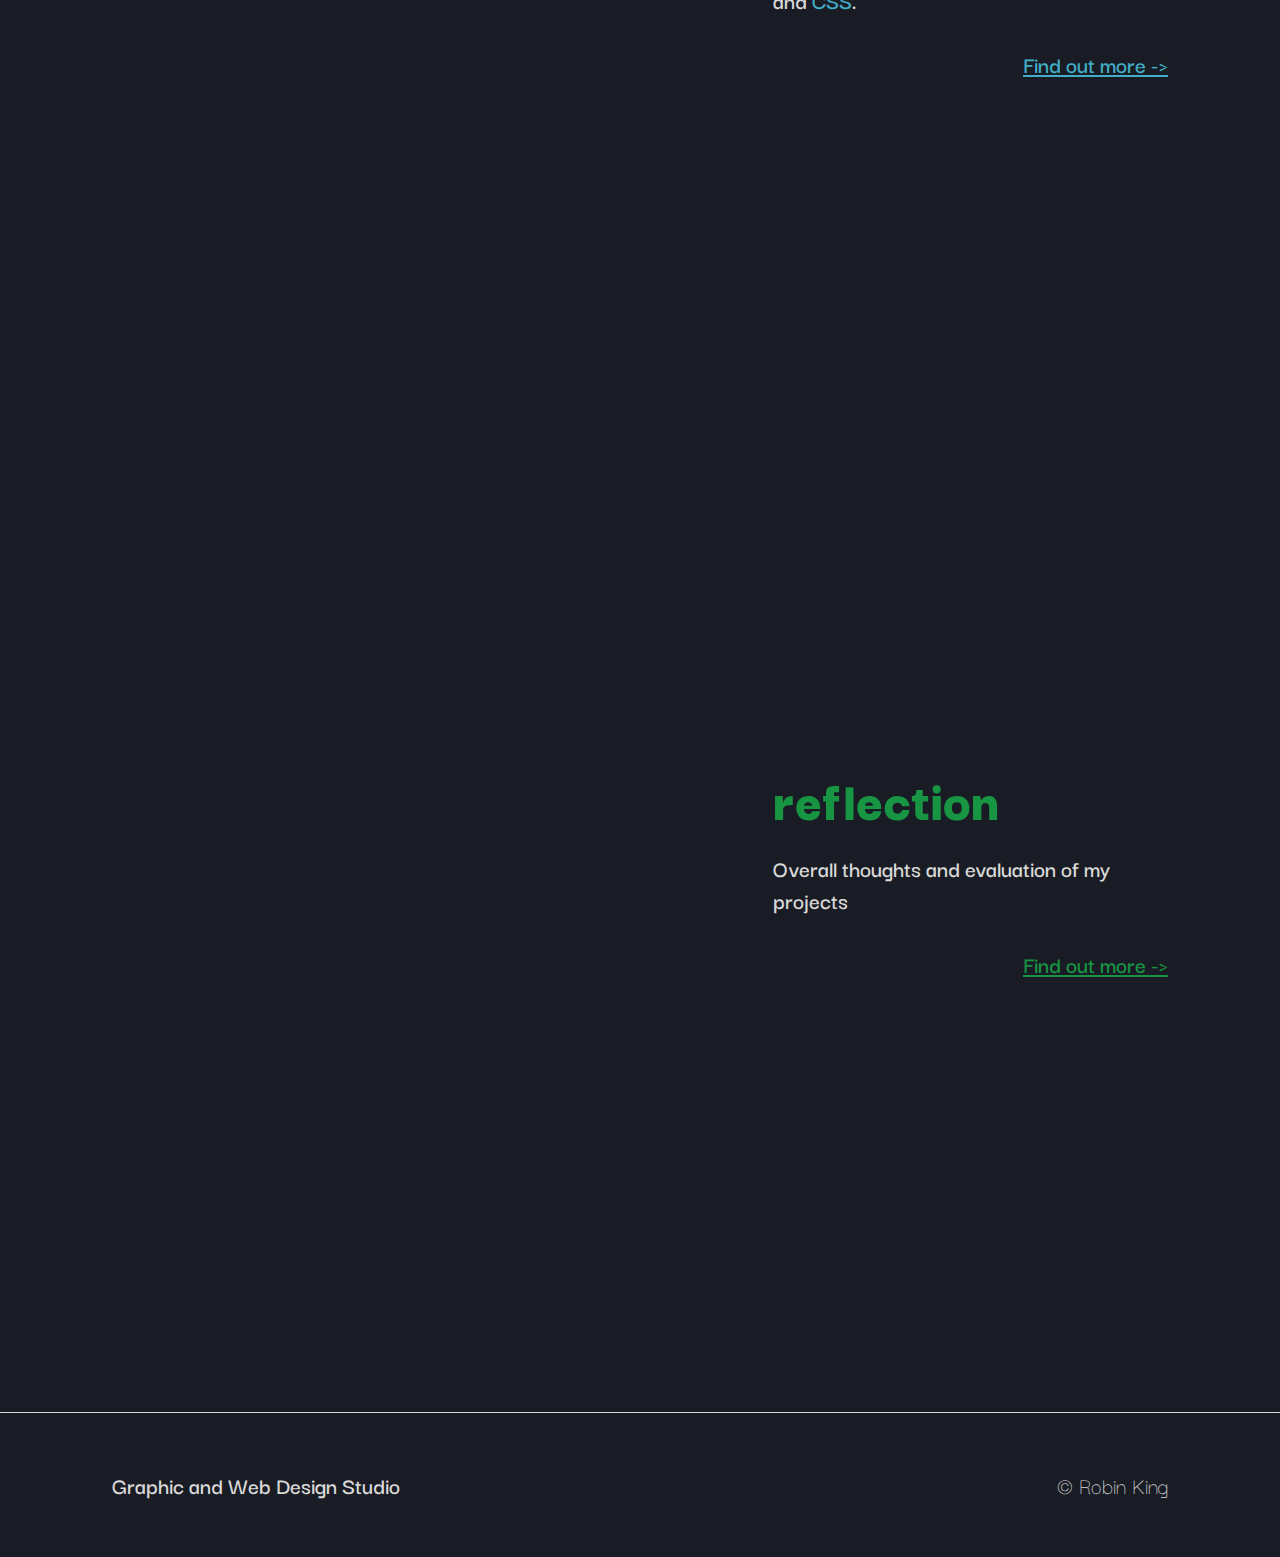
==== commit 0204fb87: "feat(scripts/grid.js): create grid animations" ====
--- a/index.html
+++ b/index.html
@@ -9,11 +9,11 @@
     <link rel="stylesheet" href="styles.css">
 
     <script defer src="scripts/nav.js"></script>
+    <script defer src="scripts/mouseTrailer.js"></script>
+    <script defer src="scripts/lightbox.js"></script>
     <script defer src="https://cdnjs.cloudflare.com/ajax/libs/gsap/3.12.3/gsap.min.js"></script>
     <script defer src="https://cdnjs.cloudflare.com/ajax/libs/gsap/3.12.3/ScrollTrigger.min.js"></script>
     <script defer src="scripts/gallery.js"></script>
-    <script defer src="scripts/mouseTrailer.js"></script>
-    <script defer src="scripts/lightbox.js"></script>
 </head>
 
 <body>
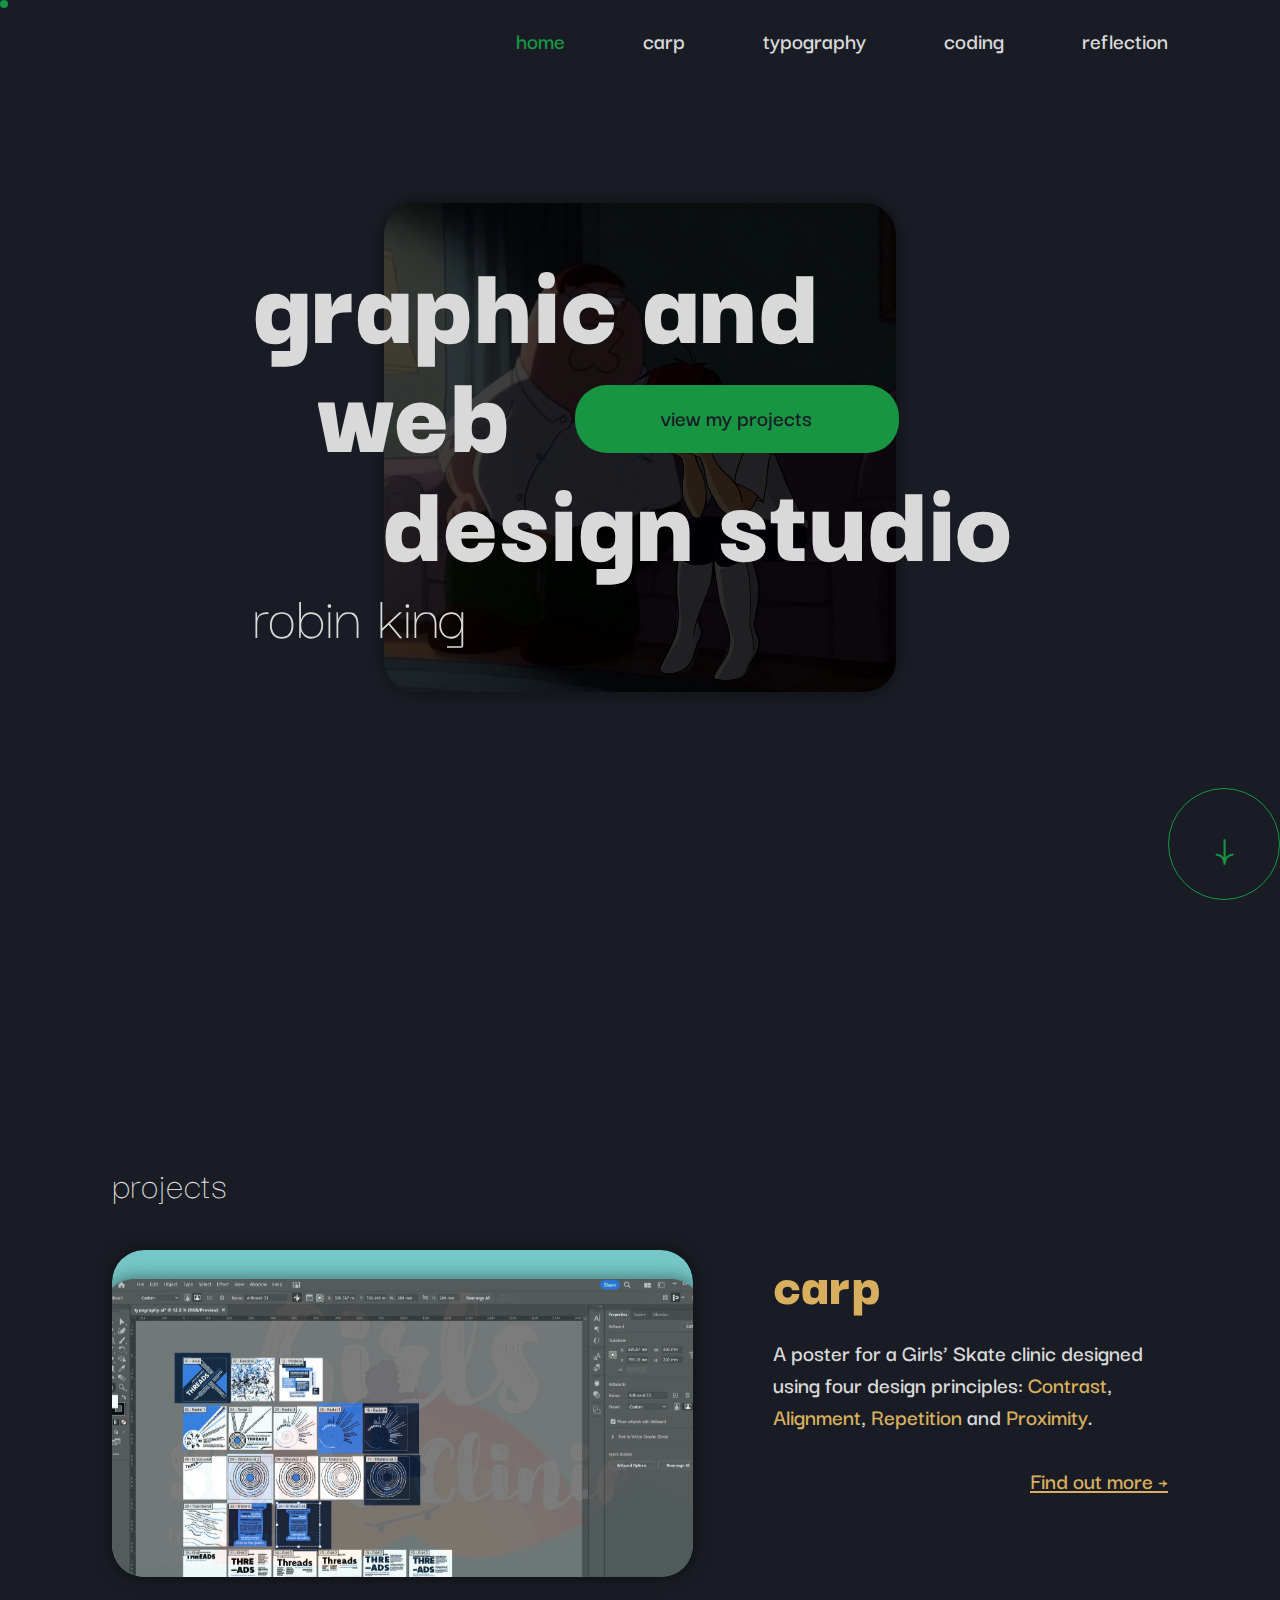
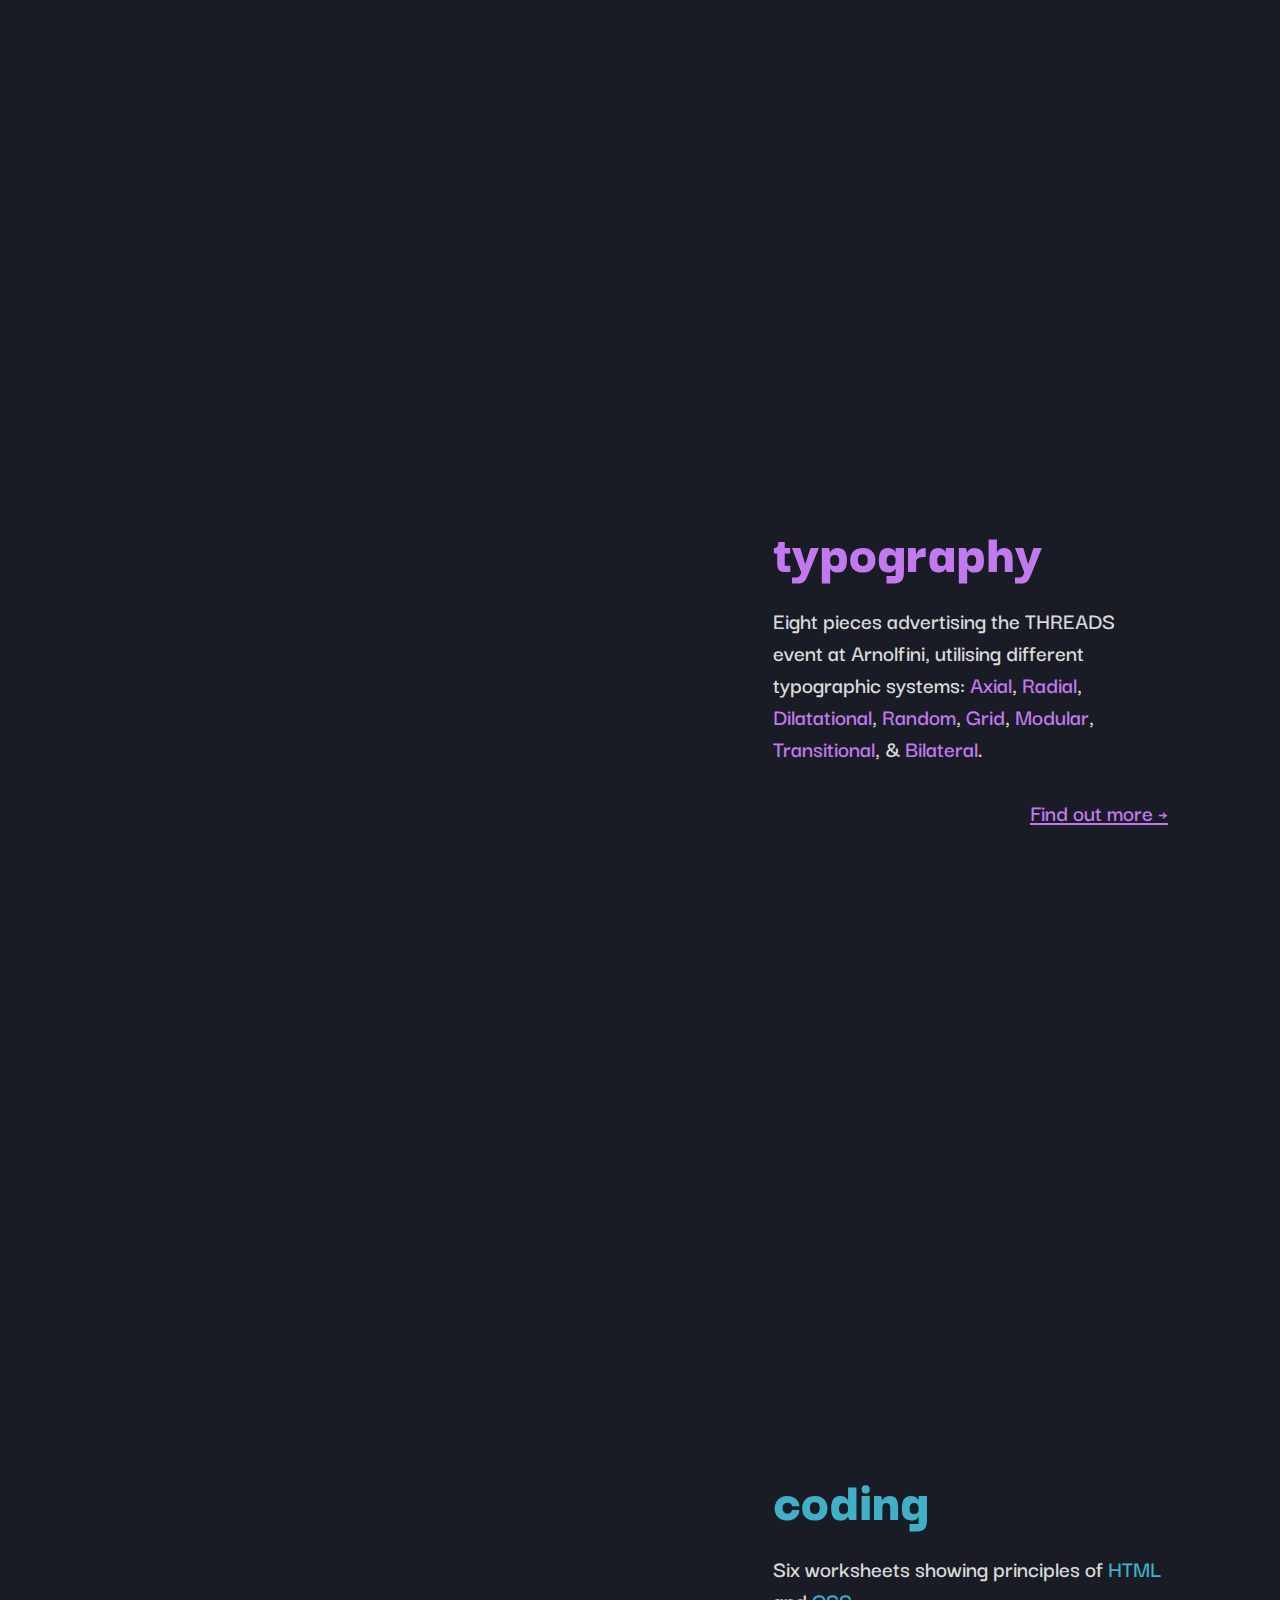
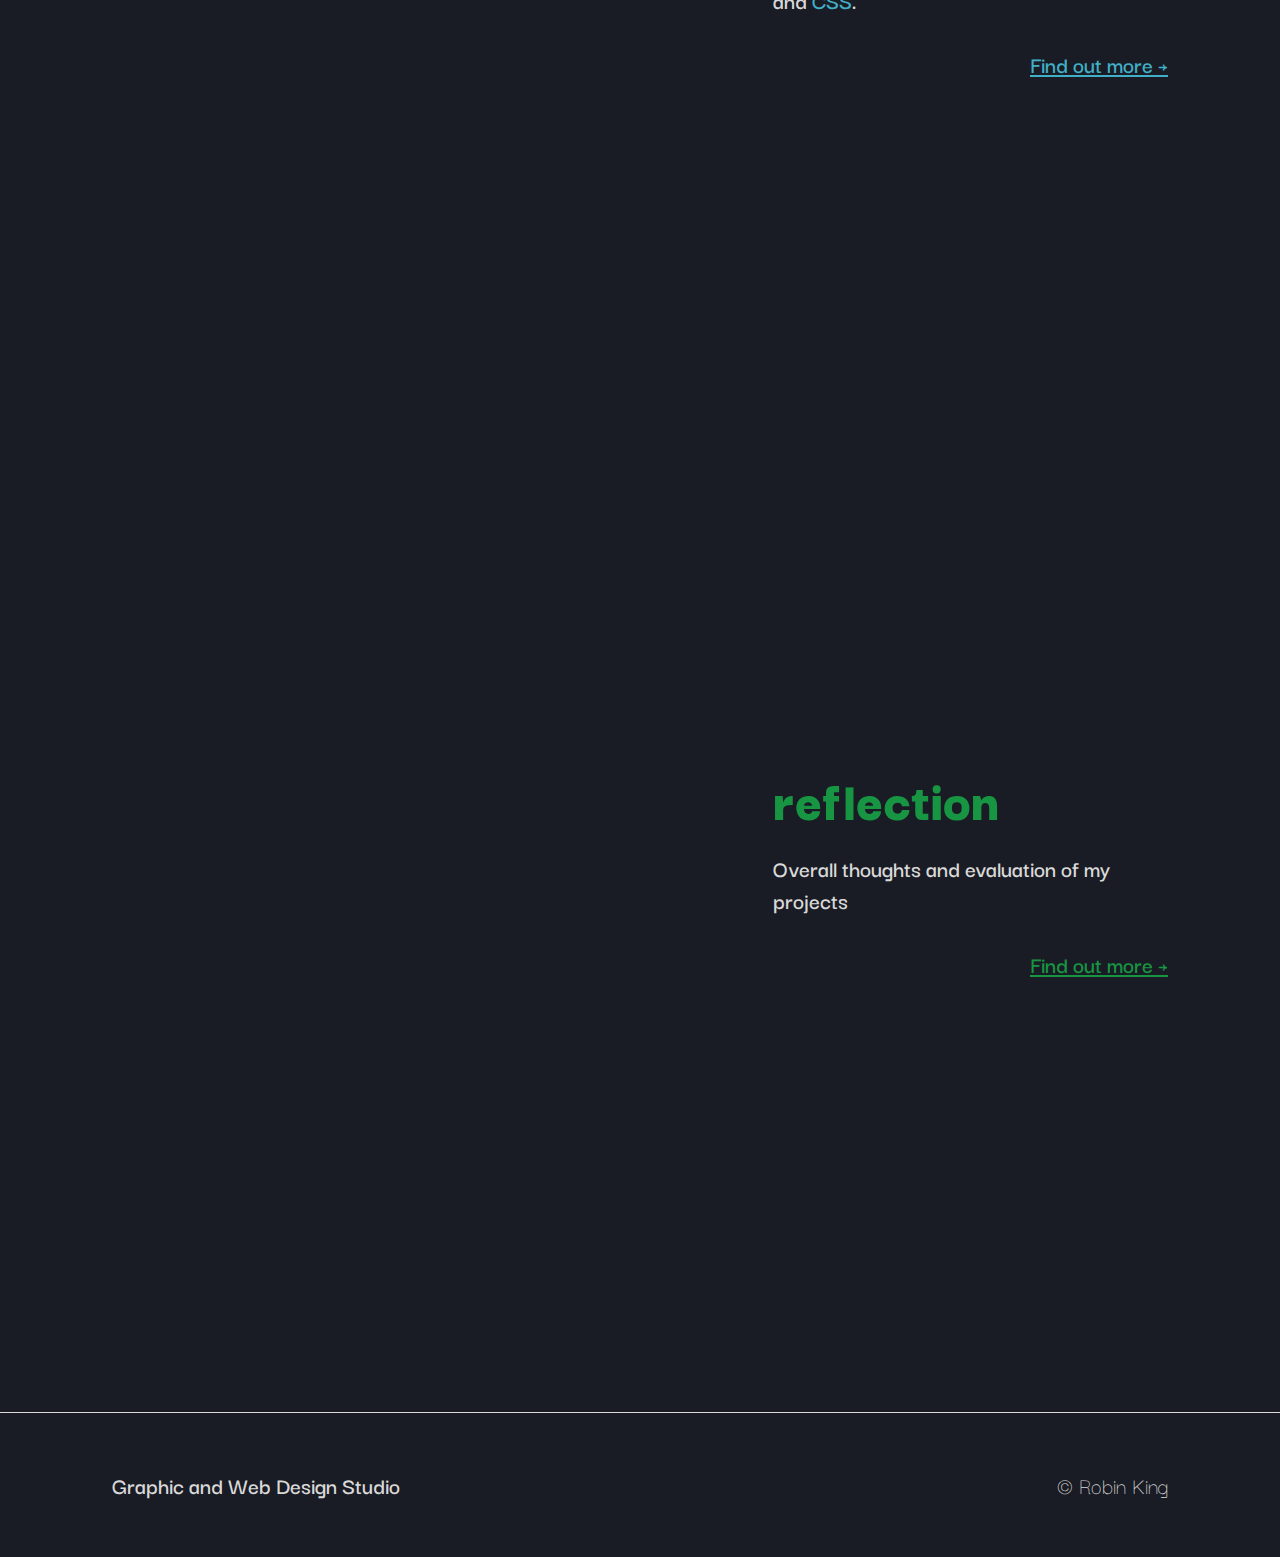
==== commit 3da78a29: "feat(coding.html): coding page made" ====
--- a/index.html
+++ b/index.html
@@ -55,8 +55,8 @@
             <a href="#projects" class="btn">view my projects</a>
         </div>
         <picture>
-            <source srcset="https://placekitten.com/900/900">
-            <img src="https://placekitten.com/600/600" alt="Graphic and Web Design Studio Showreel">
+            <source srcset="assets/img/placeholder.png">
+            <img src="assets/img/placeholder.png" alt="Graphic and Web Design Studio Showreel">
         </picture>
         <a href="#projects" class="btn" title="scroll down">&darr;</a>
     </header>
@@ -82,7 +82,7 @@
                                 <span class="carp accent">Alignment</span>, <span class="carp accent">Repetition</span>
                                 and <span class="carp accent">Proximity</span>.
                             </p>
-                            <p><a href="carp.html" class="carp accent">Find out more -></a></p>
+                            <p><a href="carp.html" class="carp accent">Find out more &rarr;</a></p>
                         </div>
                         <h3 class="mobile typography accent">typography</h3>
                         <picture role="button" tabindex="0" aria-label="typography preview">
@@ -101,7 +101,7 @@
                                     class="typography accent">Transitional</span>, & <span
                                     class="typography accent">Bilateral</span>.
                             </p>
-                            <p><a href="typography.html" class="typography accent">Find out more -></a></p>
+                            <p><a href="typography.html" class="typography accent">Find out more &rarr;</a></p>
                         </div>
                         <h3 class="mobile coding">coding</h3>
                         <picture role="button" tabindex="0" aria-label="coding preview">
@@ -112,17 +112,17 @@
                         <div class="gallery-data mobile">
                             <p>Six worksheets showing principles of <span class="coding accent">HTML</span> and <span
                                     class="coding accent">CSS</span>.</p>
-                            <p><a href="coding.html" class="coding accent">Find out more -></a></p>
+                            <p><a href="coding.html" class="coding accent">Find out more &rarr;</a></p>
                         </div>
                         <h3 class="mobile accent">reflection</h3>
                         <picture role="button" tabindex="0" aria-label="reflection preview">
-                            <source srcset="https://placebear.com/900/900">
-                            <img class="scrub" src="https://placebear.com/600/600"
+                            <source srcset="assets/img/placeholder.png">
+                            <img class="scrub" src="assets/img/placeholder.png"
                                 alt="reflection preview">
                         </picture>
                         <div class="gallery-data mobile">
                             <p>Overall thoughts and evaluation of my projects</p>
-                            <p><a href="reflection.html" class="accent">Find out more -></a></p>
+                            <p><a href="reflection.html" class="accent">Find out more &rarr;</a></p>
                         </div>
                     </div>
                 </div>
@@ -136,7 +136,7 @@
                             <span class="carp accent">Alignment</span>, <span class="carp accent">Repetition</span> and
                             <span class="carp accent">Proximity</span>.
                         </p>
-                        <p><a href="carp.html" class="carp accent">Find out more -></a></p>
+                        <p><a href="carp.html" class="carp accent">Find out more &rarr;</a></p>
                     </div>
                     <div class="gallery-data">
                         <h3 class="typography accent">typography</h3>
@@ -148,18 +148,18 @@
                             <span class="typography accent">Modular</span>, <span
                                 class="typography accent">Transitional</span>, & <span
                                 class="typography accent">Bilateral</span>.</p>
-                        <p><a href="typography.html" class="typography accent">Find out more -></a></p>
+                        <p><a href="typography.html" class="typography accent">Find out more &rarr;</a></p>
                     </div>
                     <div class="gallery-data">
                         <h3 class="coding accent">coding</h3>
                         <p>Six worksheets showing principles of <span class="coding accent">HTML</span> and <span
                                 class="coding accent">CSS</span>.</p>
-                        <p><a href="coding.html" class="coding accent">Find out more -></a></p>
+                        <p><a href="coding.html" class="coding accent">Find out more &rarr;</a></p>
                     </div>
                     <div class="gallery-data">
                         <h3 class="accent">reflection</h3>
                         <p>Overall thoughts and evaluation of my projects</p>
-                        <p><a href="reflection.html" class="accent">Find out more -></a></p>
+                        <p><a href="reflection.html" class="accent">Find out more &rarr;</a></p>
                     </div>
                 </div>
             </div>
--- a/styles.css
+++ b/styles.css
@@ -505,6 +505,10 @@
   margin-bottom: 3rem;
 }
 
+.timeline p {
+  margin-block: .5em;
+}
+
 .timeline div:nth-child(even) picture {
   order: 2;
 }
@@ -521,7 +525,7 @@
   width: 45%;
 }
 
-.timeline div .data:nth-child(odd) {
+.timeline div:nth-child(even) .data {
   padding-left: 0;
   padding-right: 3rem;
 }
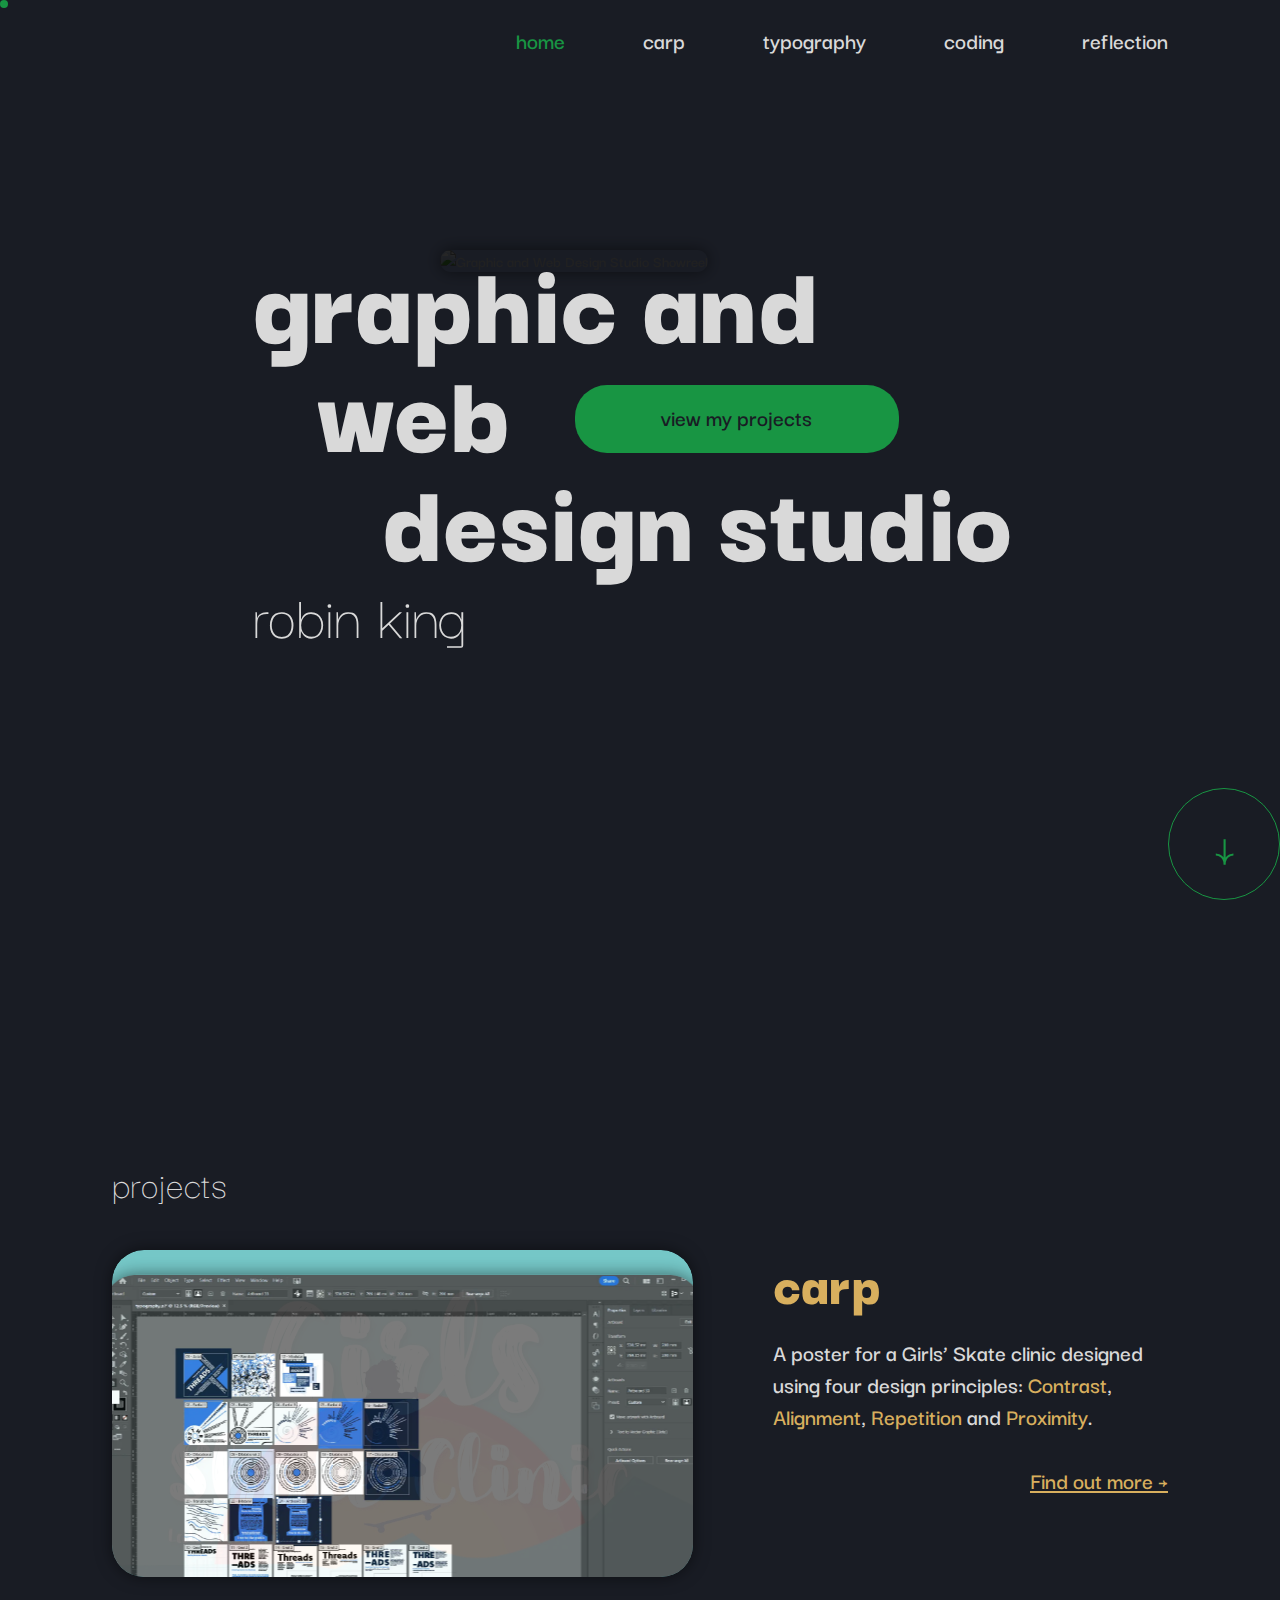
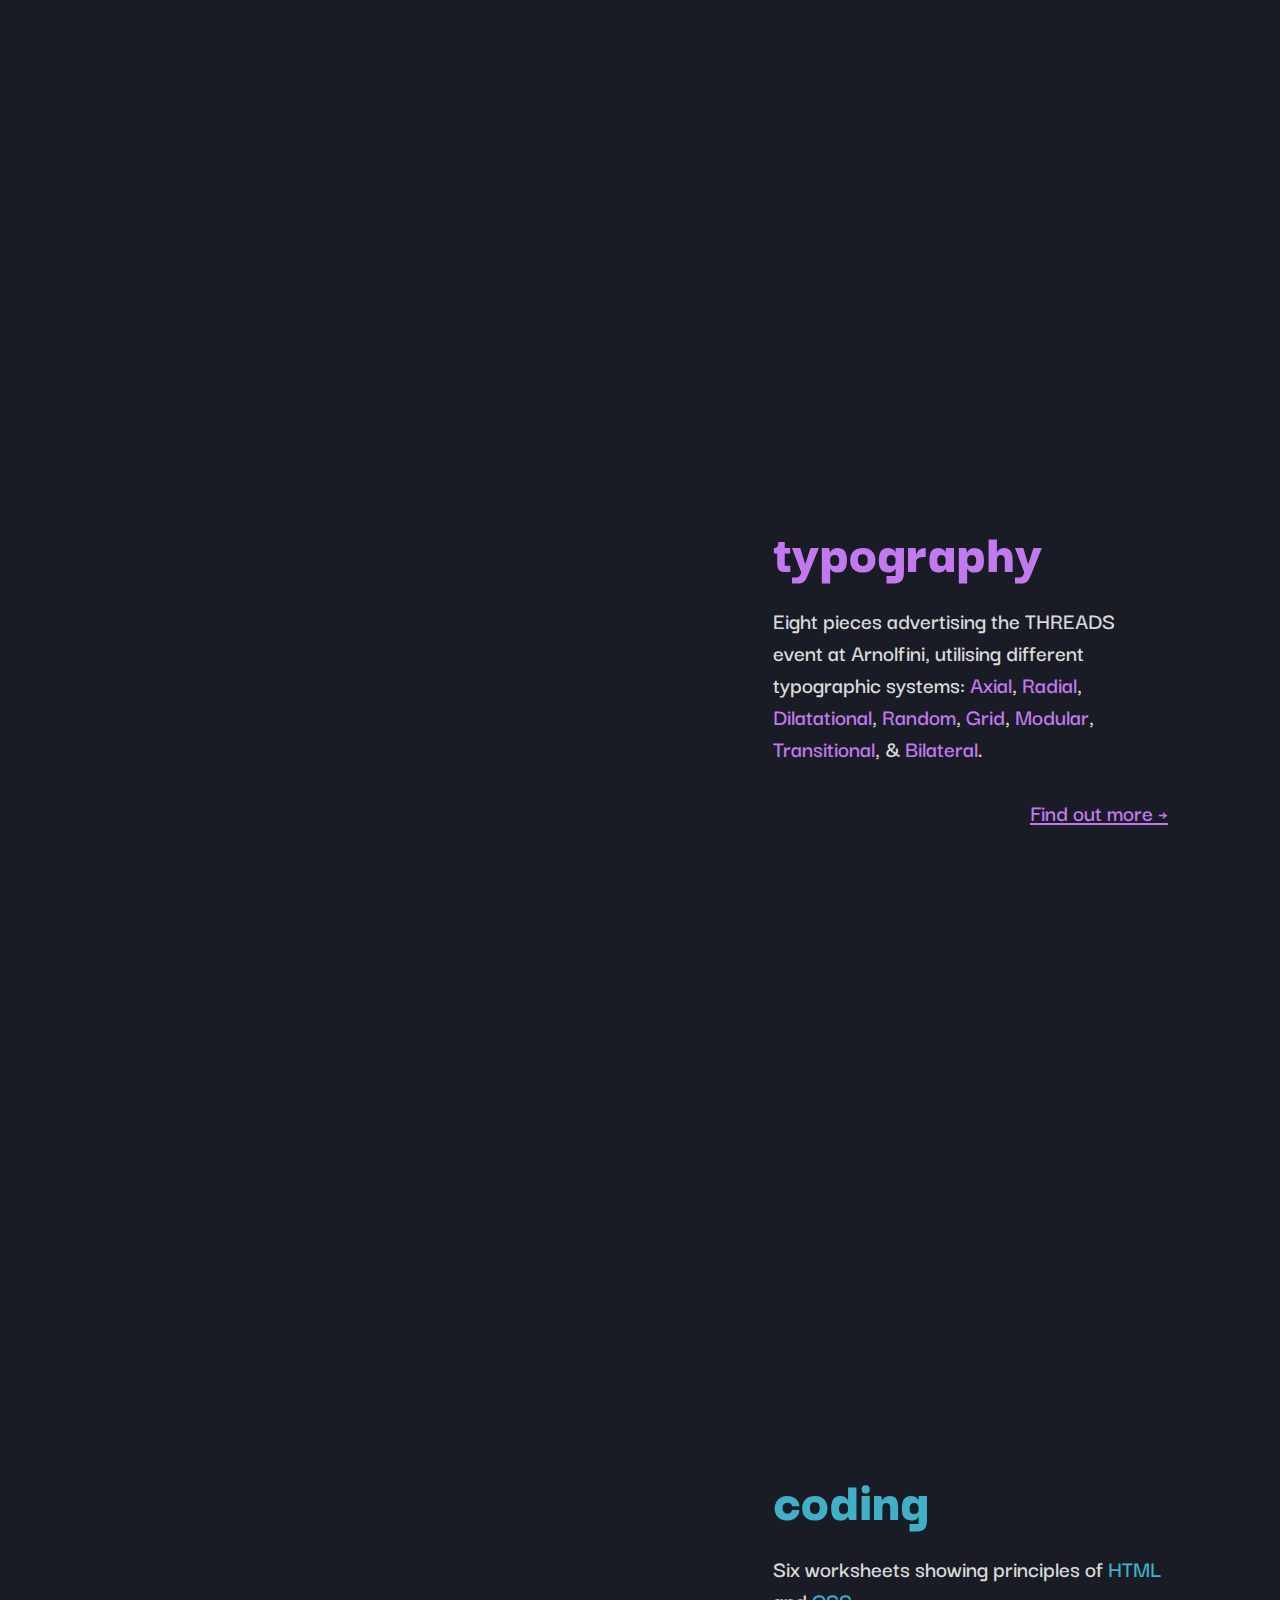
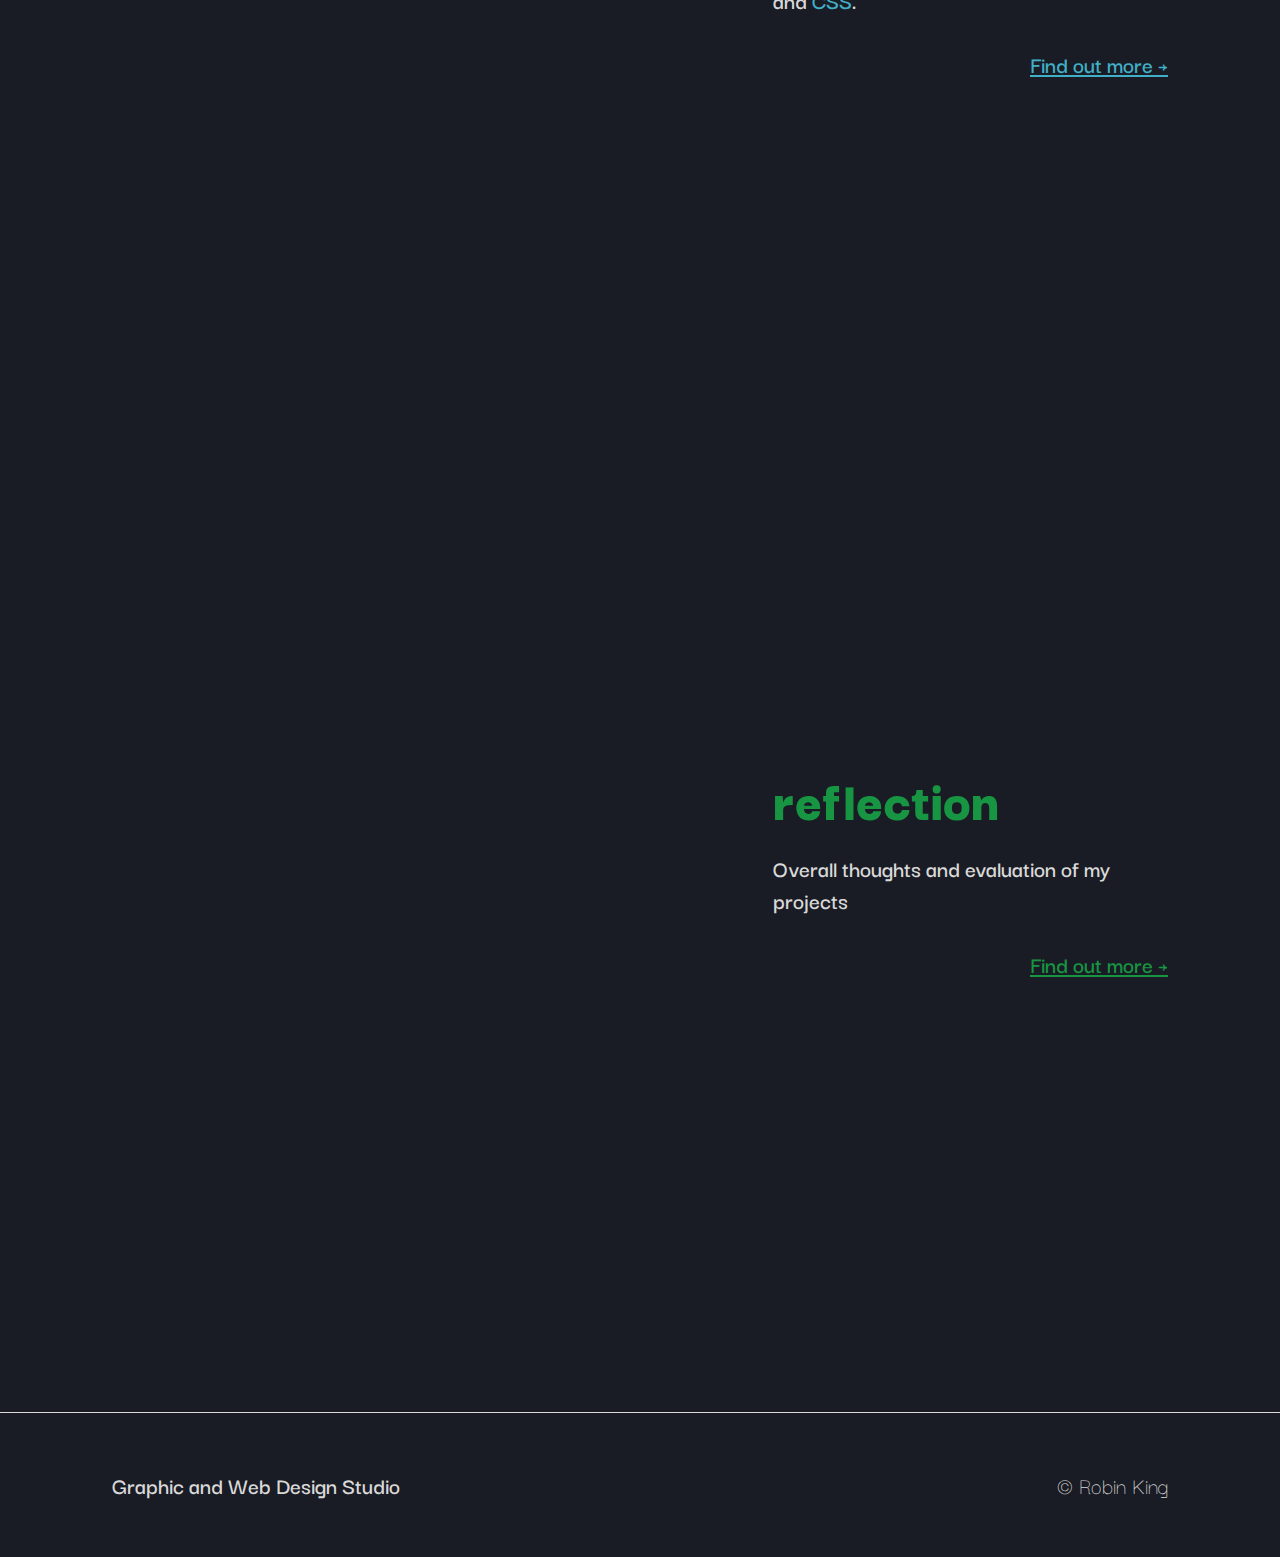
==== commit 7b22eef5: "feat(index.html): add showreel" ====
--- a/index.html
+++ b/index.html
@@ -55,8 +55,8 @@
             <a href="#projects" class="btn">view my projects</a>
         </div>
         <picture>
-            <source srcset="assets/img/placeholder.png">
-            <img src="assets/img/placeholder.png" alt="Graphic and Web Design Studio Showreel">
+            <source srcset="assets/img/home/showreel.webp">
+            <img src="assets/img/home/showreel.gif" alt="Graphic and Web Design Studio Showreel">
         </picture>
         <a href="#projects" class="btn" title="scroll down">&darr;</a>
     </header>
@@ -105,8 +105,8 @@
                         </div>
                         <h3 class="mobile coding">coding</h3>
                         <picture role="button" tabindex="0" aria-label="coding preview">
-                            <source srcset="https://picsum.photos/900/900">
-                            <img class="scrub" src="https://picsum.photos/600/600"
+                            <source srcset="assets/img/coding/moodboard.png">
+                            <img class="scrub" src="assets/img/coding/moodboard.png"
                                 alt="coding preview">
                         </picture>
                         <div class="gallery-data mobile">
--- a/styles.css
+++ b/styles.css
@@ -375,6 +375,8 @@
 
 /* position the hero image */
 header#hero picture {
+  aspect-ratio: 1 / 1;
+
   display: block;
 
   position: absolute;
@@ -382,13 +384,16 @@
   z-index: -1;
 
   width: 40%;
-  max-width: 35rem;
+  max-width: 25rem;
 }
 
 header#hero picture img {
   border-radius: 2rem;
 
-  filter: brightness(25%);
+  height: 100%;
+  object-position: center center;
+
+  filter: brightness(15%);
 }
 
 /* scroll down button */
@@ -695,6 +700,7 @@
 
   footer p {
     margin: 0;
+    text-align: center;
   }
 
   /* homepage styling */
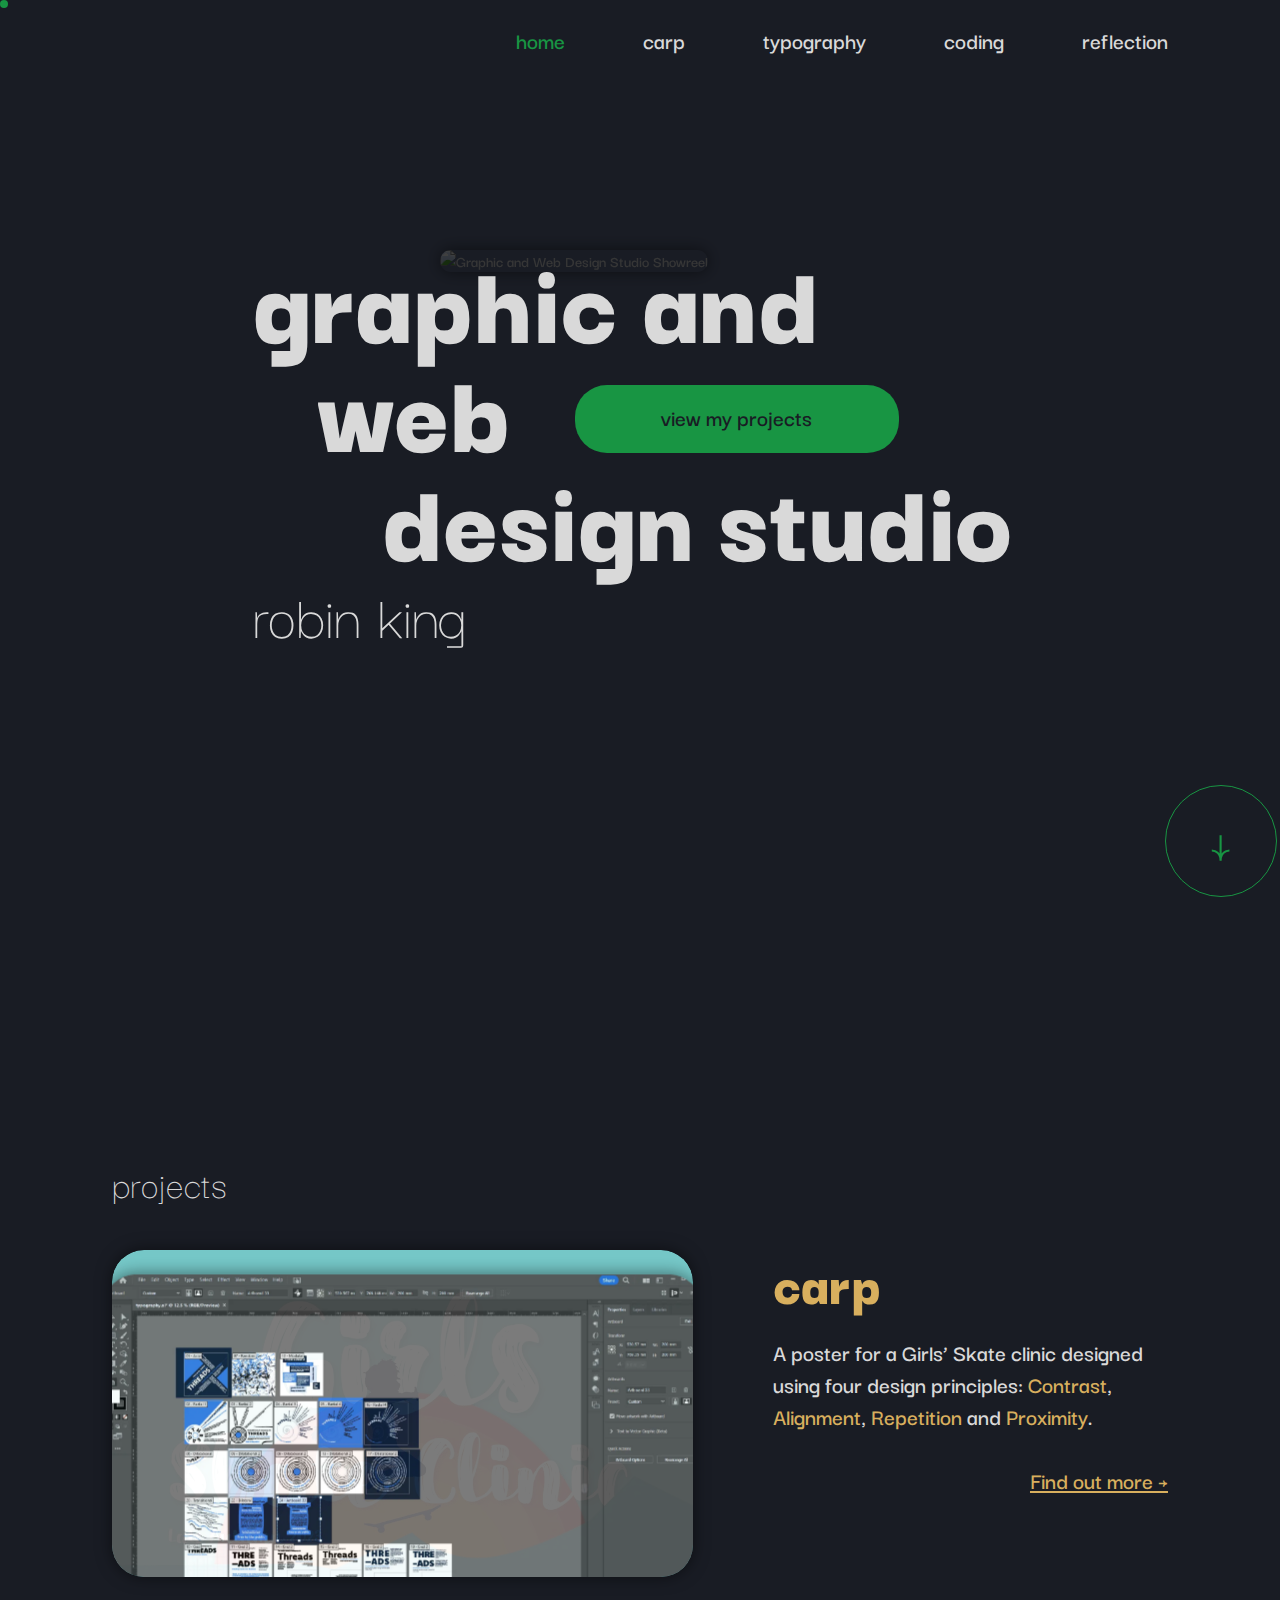
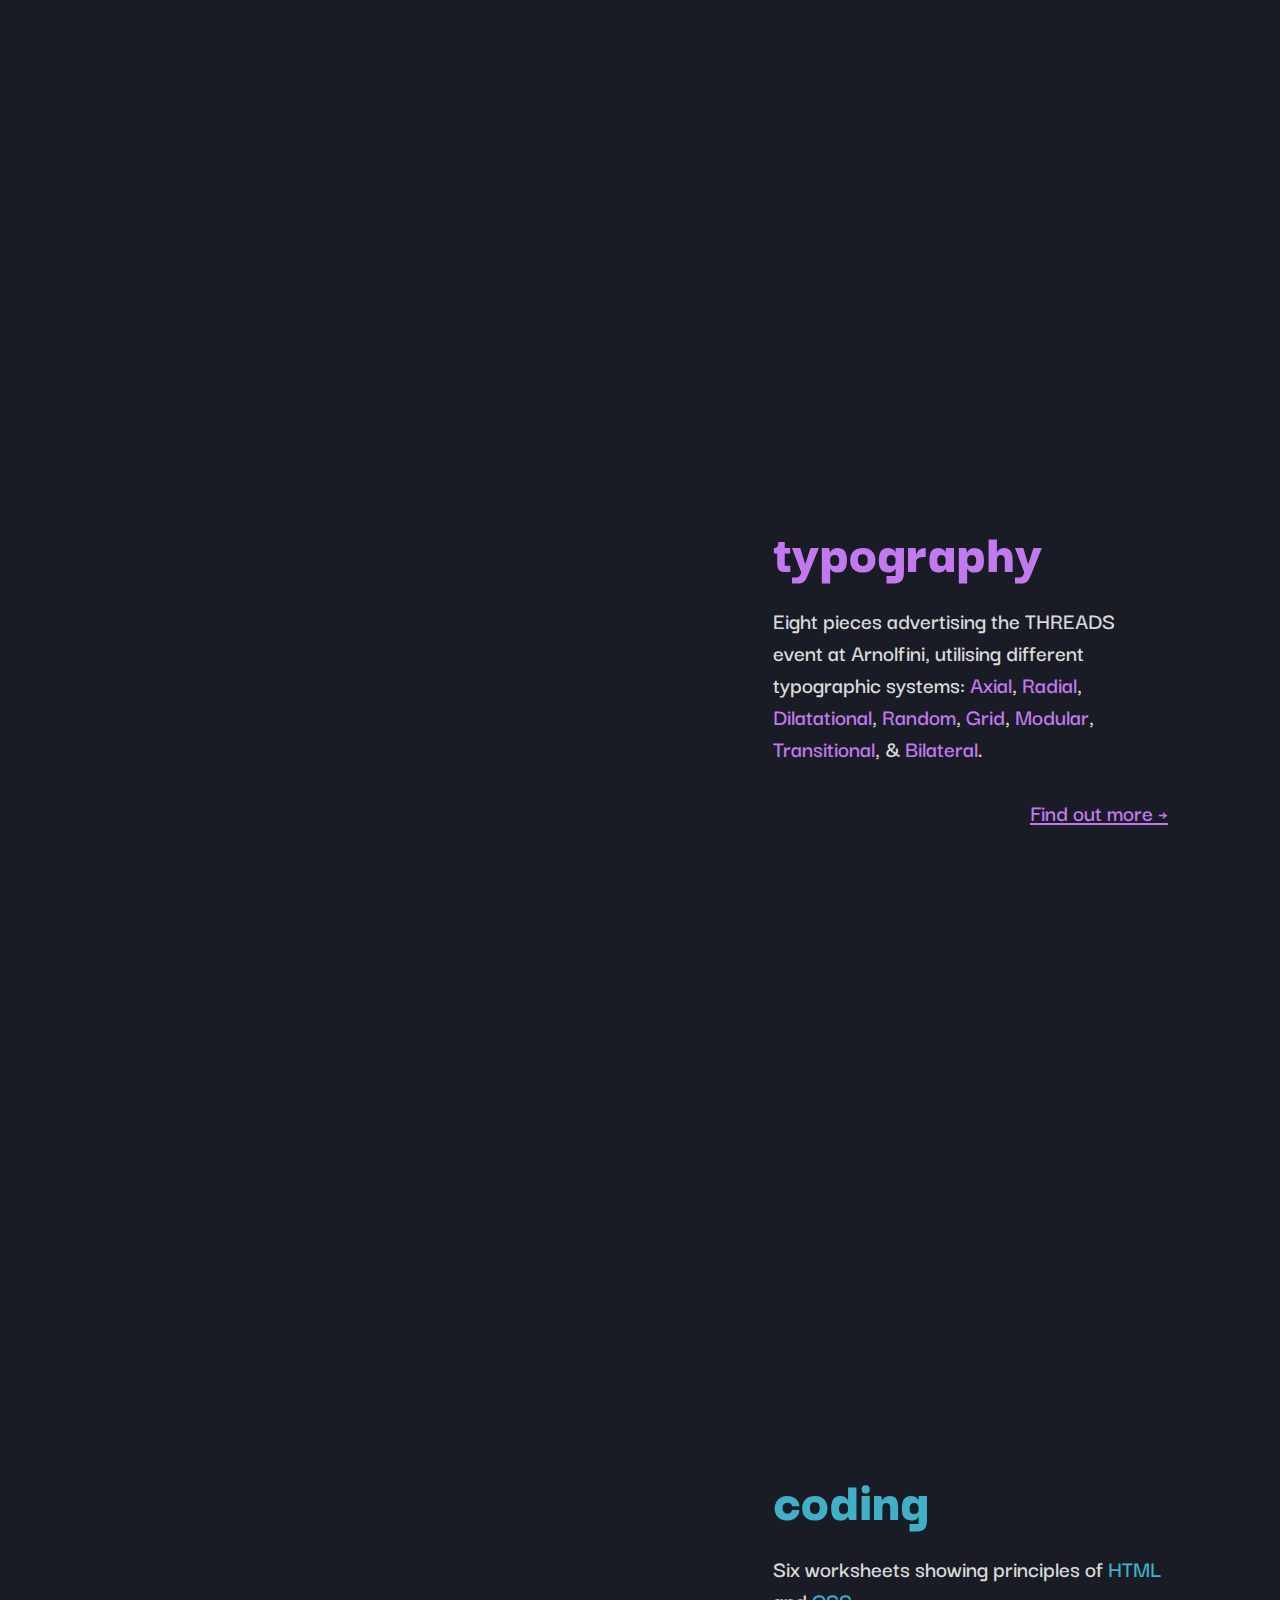
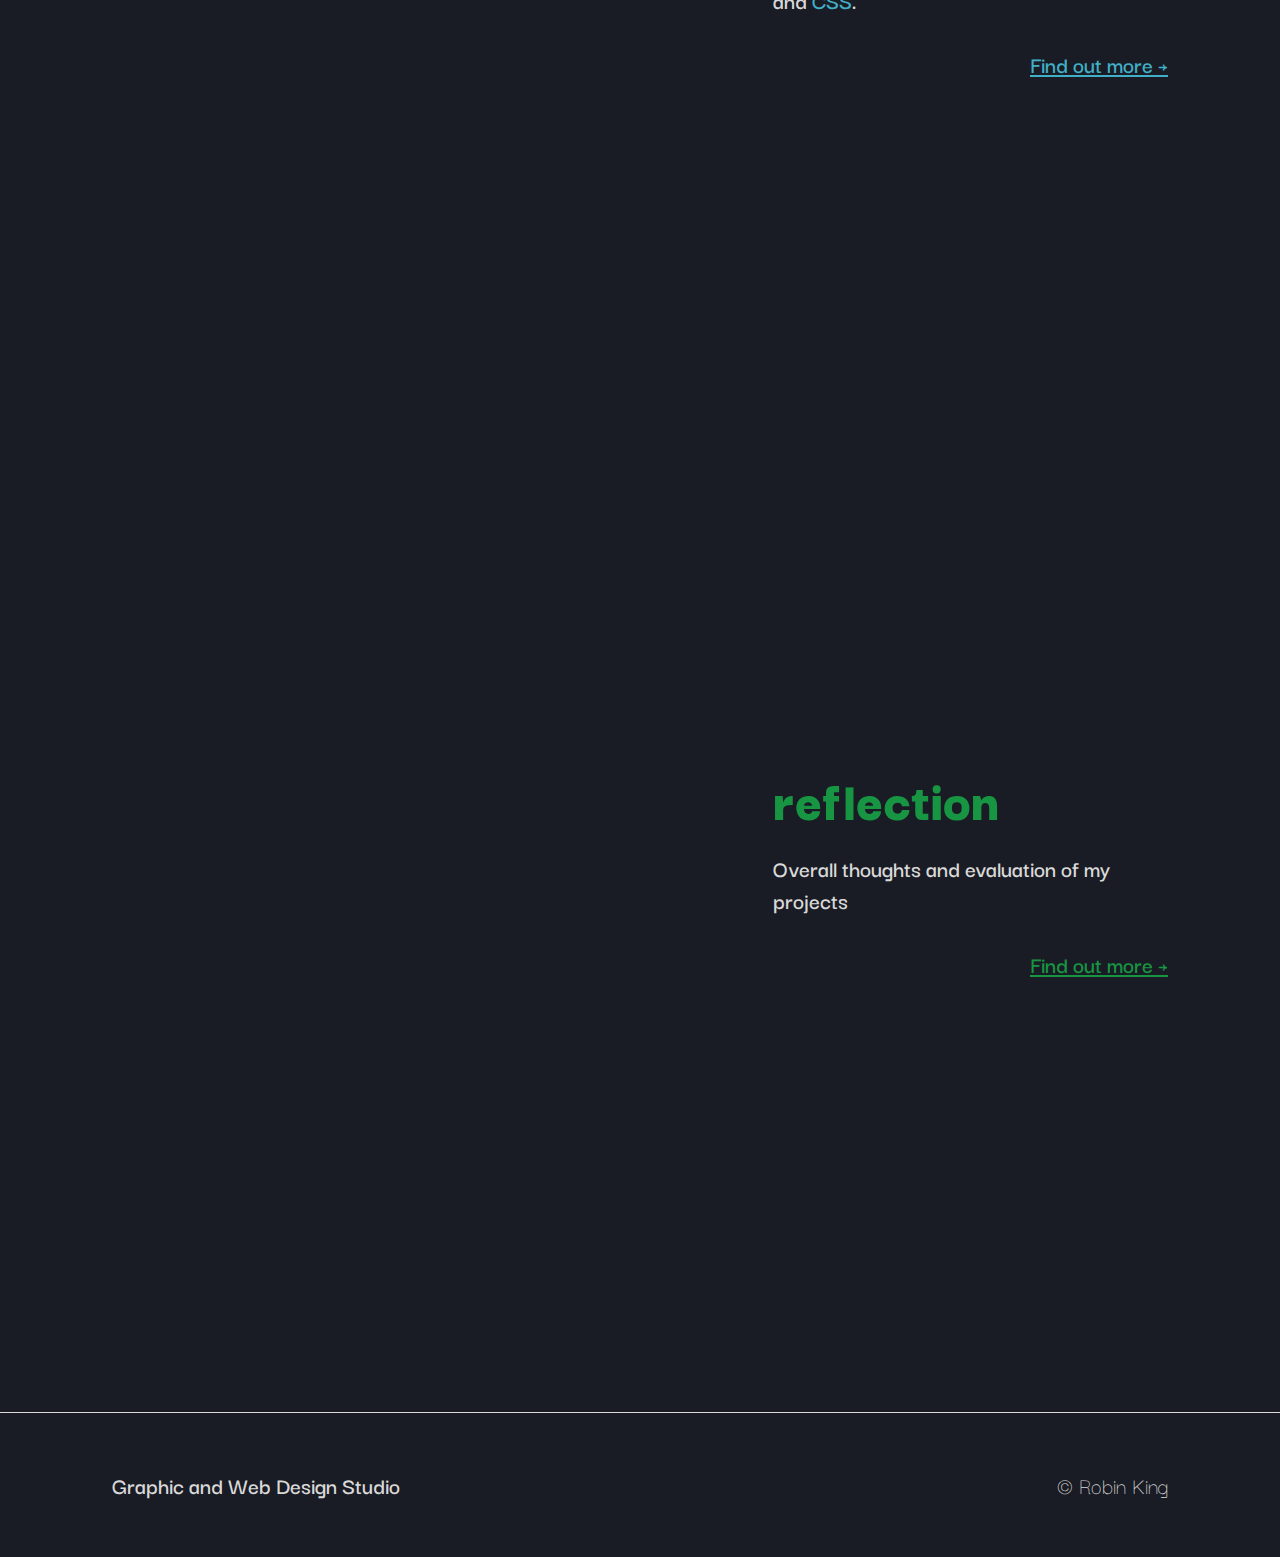
==== commit bd199596: "feat: create reflection montage" ====
--- a/index.html
+++ b/index.html
@@ -105,8 +105,8 @@
                         </div>
                         <h3 class="mobile coding">coding</h3>
                         <picture role="button" tabindex="0" aria-label="coding preview">
-                            <source srcset="assets/img/coding/moodboard.png">
-                            <img class="scrub" src="assets/img/coding/moodboard.png"
+                            <source srcset="assets/img/coding/coding.webp">
+                            <img class="scrub" src="assets/img/coding/coding.png"
                                 alt="coding preview">
                         </picture>
                         <div class="gallery-data mobile">
@@ -116,8 +116,8 @@
                         </div>
                         <h3 class="mobile accent">reflection</h3>
                         <picture role="button" tabindex="0" aria-label="reflection preview">
-                            <source srcset="assets/img/placeholder.png">
-                            <img class="scrub" src="assets/img/placeholder.png"
+                            <source srcset="assets/img/reflection/montage.webp">
+                            <img class="scrub" src="assets/img/reflection/montage.webp"
                                 alt="reflection preview">
                         </picture>
                         <div class="gallery-data mobile">
--- a/styles.css
+++ b/styles.css
@@ -72,8 +72,23 @@
   font-weight: 300;
 }
 
-p {
+h3 {
+  margin-bottom: 0;
+  font-size: 2rem;
+  font-weight: 300;
+}
+
+p, li {
   font-size: 1.5rem;
+}
+
+/* Formatting for references */
+
+.references ul, .references li, .references h4 {
+  margin: 0;
+
+  font-size: 1rem;
+  font-weight: 300;
 }
 
 img {
@@ -393,15 +408,15 @@
   height: 100%;
   object-position: center center;
 
-  filter: brightness(15%);
+  filter: brightness(25%);
 }
 
 /* scroll down button */
 a.btn[title="scroll down"] {
   position: absolute;
 
-  bottom: 0;
-  right: 0;
+  bottom: .2rem;
+  right: .2rem;
 
   width: 7rem;
   height: 7rem;
@@ -419,8 +434,6 @@
 a.btn[title="scroll down"]:hover {
   background-color: var(--accent);
   color: var(--base);
-
-  transform: scale(1.5);
 }
 
 /* projects section styling */
@@ -504,25 +517,36 @@
 }
 
 /* carp page styling */
-.timeline > div {
-  display: flex;
+.timeline > article {
+  display: flex;
+  flex-direction: column;
 
   margin-bottom: 3rem;
+}
+
+.timeline > article .tl-wrapper {
+  display: flex;
+}
+
+.timeline h2 {
+  margin-top: 0;
+  margin-bottom: .5em;
+  line-height: 50%;
 }
 
 .timeline p {
   margin-block: .5em;
 }
 
-.timeline div:nth-child(even) picture {
+.timeline article:nth-of-type(even) .tl-image {
   order: 2;
 }
 
-.timeline picture {
+.timeline .tl-image {
   width: 55%;
 }
 
-.timeline div .data {
+.timeline article .data {
   flex-direction: column;
 
   padding-left: 3rem;
@@ -530,7 +554,7 @@
   width: 45%;
 }
 
-.timeline div:nth-child(even) .data {
+.timeline article:nth-of-type(even) .data {
   padding-left: 0;
   padding-right: 3rem;
 }
@@ -628,6 +652,7 @@
     margin-top: 0;
   }
 
+  /* mobile nav bar */
   nav {
     position: fixed;
     left: 101%;
@@ -728,6 +753,8 @@
 
     font-size: clamp(2rem, calc(2rem + ((1vw - 0.32rem) * 15.625)), 7rem);
     font-weight: 900;
+
+    filter: drop-shadow(0 0 1rem black);
   }
 
   header#hero .text-grid p {
@@ -816,23 +843,36 @@
   }
 
   /* carp page styling */
-  .timeline > div {
+  .timeline > article {
     flex-direction: column;
   }
 
-  .timeline div:nth-child(even) picture {
+  .timeline > article .tl-wrapper {
+    flex-direction: column;
+  }
+
+  .timeline article:nth-of-type(even) .tl-image {
     order: initial;
   }
 
-  .timeline picture {
+  .timeline h2 {
+    margin-top: 2rem;
+  }
+
+  .timeline .tl-image {
     margin-inline: auto;
 
     width: 90%;
   }
 
-  .timeline div .data {
+  .timeline article .data {
     padding: 0;
 
     width: 100%;
   }
-}
+
+  /* typography grid */
+  .grid {
+    grid-template-columns: repeat(auto-fill, minmax(15rem, 1fr));
+  }
+}
